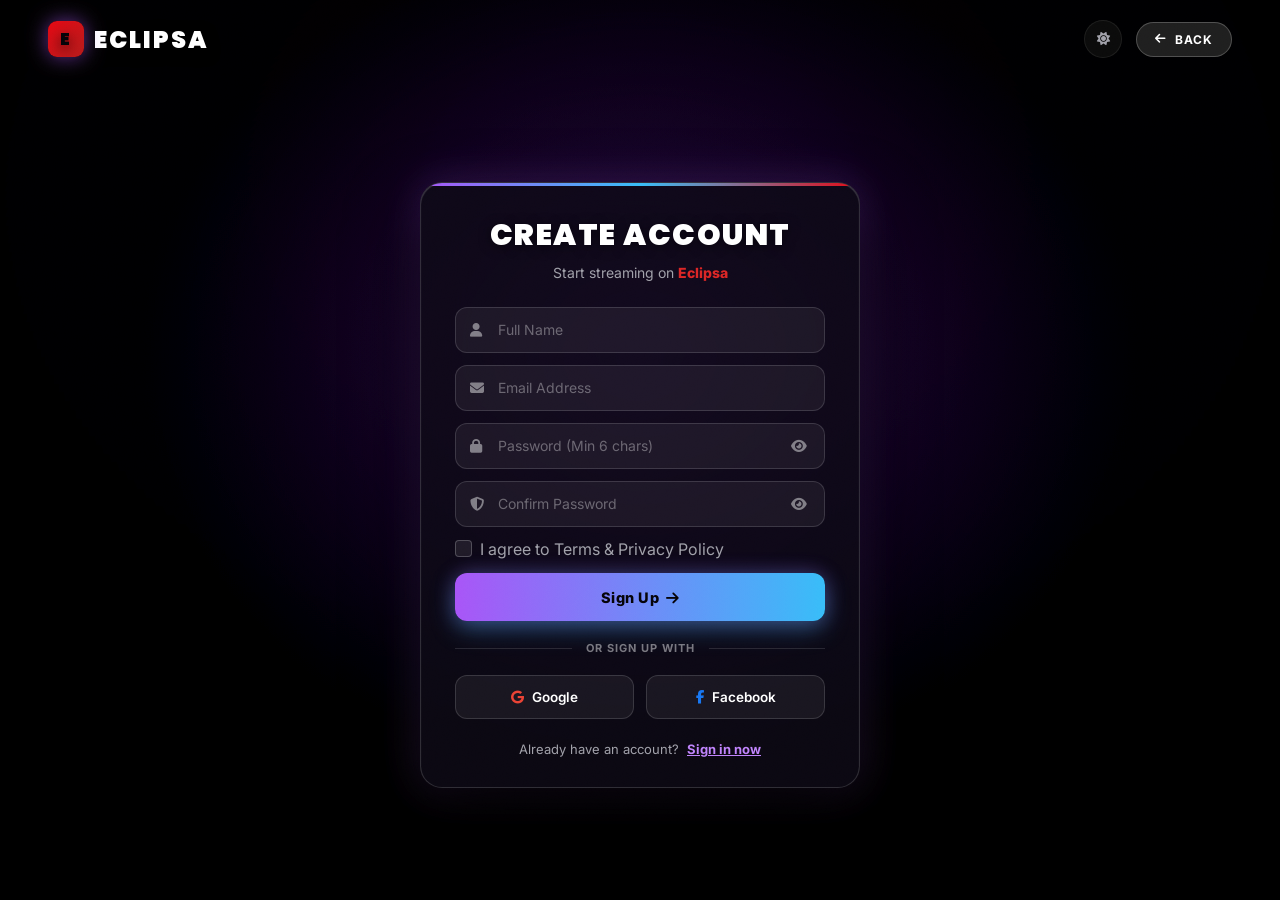
==== anime.html @ 53caf072 "Add files via upload" ====
<!DOCTYPE html>
<html lang="en">
<head>
  <meta charset="UTF-8">
  <meta name="viewport" content="width=device-width, initial-scale=1.0">
  <title>Anime — Eclipsa Streaming</title>
  <link rel="stylesheet" href="style.css">
  <link rel="stylesheet" href="https://cdnjs.cloudflare.com/ajax/libs/font-awesome/6.5.1/css/all.min.css">
  <script>try { const user = JSON.parse(localStorage.getItem('eclipsa_user') || 'null'); if (!user || !user.loggedIn) window.location.replace('signup.html'); } catch (error) { window.location.replace('signup.html'); }</script>
</head>
<body class="movies-page anime-page">
  <div class="ambient" aria-hidden="true"><div class="blob b1"></div><div class="blob b2"></div><div class="blob b3"></div><div class="blob b4"></div><div class="grid-mesh"></div></div>
  <header class="navbar" id="navbar">
    <a href="index.html" class="brand"><span class="mark">E</span>ECLIPSA</a>
    <nav class="nav-links"><a href="index.html">Home</a><a href="movies.html">Movies</a><a href="series.html">Series</a><a href="anime.html" class="active">Anime</a></nav>
    <div class="nav-actions"><button class="icon-btn theme-toggle" type="button" aria-label="Switch theme"><i class="fas fa-sun"></i></button><div class="user-menu-wrap" id="userMenuWrap"><a href="signup.html" class="nav-signin-link" id="navSignInLink"><i class="fas fa-user-plus"></i> <span>Sign Up</span></a><button class="avatar-btn" id="navAvatarBtn" title="Account Menu" style="display:none;" aria-expanded="false">U</button><div class="user-dropdown" id="userDropdown"><div class="user-dropdown-head"><div class="user-dropdown-name" id="userNameDisplay">User</div><div class="user-dropdown-email" id="userEmailDisplay">user@example.com</div></div><a href="index.html#watchlist"><i class="fas fa-heart"></i> My Watchlist</a><a href="index.html#settings"><i class="fas fa-sliders"></i> Account Settings</a><button type="button" class="signout-btn" id="signOutBtn"><i class="fas fa-right-from-bracket"></i> Sign Out</button></div></div><button class="icon-btn nav-toggle" aria-label="Menu"><i class="fas fa-bars"></i></button></div>
  </header>

  <section class="movies-hero anime-hero"><div class="movies-hero-content"><span class="eyebrow">Stories Beyond Imagination</span><h1>Enter your next <span class="grad">anime world.</span></h1><p>Discover legendary adventures, unforgettable heroes, and beautifully animated stories.</p></div></section>

  <main>
    <section class="wrap movie-library-section"><div class="section-head"><div><span class="eyebrow">Start Here</span><h2>Fan Favourites</h2><p>Iconic shows that belong at the top of every watchlist.</p></div></div><div class="movie-five-grid">
      <article class="movie-card"><div class="card-media"><img src="Anime pictures/JUJUTSU KAISEN.jpg" alt="Jujutsu Kaisen"><div class="card-play"><i class="fas fa-play"></i></div></div><div class="card-info"><h5>Jujutsu Kaisen</h5><div class="card-tags">Action · Supernatural</div></div></article>
      <article class="movie-card"><div class="card-media"><img src="Anime pictures/11 Weirdest Devil Fruits In One Piece, Even Oda Might Not Remember Them.jpg" alt="One Piece"><div class="card-play"><i class="fas fa-play"></i></div></div><div class="card-info"><h5>One Piece</h5><div class="card-tags">Adventure · Fantasy</div></div></article>
      <article class="movie-card"><div class="card-media"><img src="Anime pictures/download (3).jpg" alt="Demon Slayer"><div class="card-play"><i class="fas fa-play"></i></div></div><div class="card-info"><h5>Demon Slayer</h5><div class="card-tags">Action · Fantasy</div></div></article>
      <article class="movie-card"><div class="card-media"><img src="Anime pictures/Bluelock.jpg" alt="Blue Lock"><div class="card-play"><i class="fas fa-play"></i></div></div><div class="card-info"><h5>Blue Lock</h5><div class="card-tags">Sports · Drama</div></div></article>
      <article class="movie-card"><div class="card-media"><img src="Anime pictures/10 Coolest Dandadan Powers, Ranked.jpg" alt="Dandadan"><div class="card-play"><i class="fas fa-play"></i></div></div><div class="card-info"><h5>Dandadan</h5><div class="card-tags">Action · Supernatural</div></div></article>
    </div></section>

    <section class="wrap movie-library-section"><div class="section-head"><div><span class="eyebrow">Epic Quests</span><h2>Fantasy &amp; Adventure</h2><p>Travel across strange worlds where every journey holds a new legend.</p></div></div><div class="movie-five-grid">
      <article class="movie-card"><div class="card-media"><img src="Anime pictures/download (9).jpg" alt="Frieren: Beyond Journey's End"><div class="card-play"><i class="fas fa-play"></i></div></div><div class="card-info"><h5>Frieren</h5><div class="card-tags">Fantasy · Adventure</div></div></article>
      <article class="movie-card"><div class="card-media"><img src="Anime pictures/Lunar Realms - Your Gateway to Anime, Manga, Novels, and NSFW.jpg" alt="Solo Leveling"><div class="card-play"><i class="fas fa-play"></i></div></div><div class="card-info"><h5>Solo Leveling</h5><div class="card-tags">Action · Fantasy</div></div></article>
      <article class="movie-card"><div class="card-media"><img src="Anime pictures/KonoSuba.jpg" alt="KonoSuba"><div class="card-play"><i class="fas fa-play"></i></div></div><div class="card-info"><h5>KonoSuba</h5><div class="card-tags">Comedy · Fantasy</div></div></article>
      <article class="movie-card"><div class="card-media"><img src="Anime pictures/No Game No Life (2014).jpg" alt="No Game No Life"><div class="card-play"><i class="fas fa-play"></i></div></div><div class="card-info"><h5>No Game No Life</h5><div class="card-tags">Fantasy · Game</div></div></article>
      <article class="movie-card"><div class="card-media"><img src="Anime pictures/The Upcoming Best Fantasy Film Already Has 3 Perfect Seasons.jpg" alt="That Time I Got Reincarnated as a Slime"><div class="card-play"><i class="fas fa-play"></i></div></div><div class="card-info"><h5>That Time I Got Reincarnated as a Slime</h5><div class="card-tags">Fantasy · Adventure</div></div></article>
    </div></section>

    <section class="wrap movie-library-section"><div class="section-head"><div><span class="eyebrow">Hidden Truths</span><h2>Thriller &amp; Mystery</h2><p>High-stakes stories full of secrets, suspense, and shocking turns.</p></div></div><div class="movie-five-grid">
      <article class="movie-card"><div class="card-media"><img src="Anime pictures/Amazon_com_ Death Note Poster Light Yagami Merch Anime Cool Wall Art Print Poster 12x18_ Posters & Prints.jpg" alt="Death Note"><div class="card-play"><i class="fas fa-play"></i></div></div><div class="card-info"><h5>Death Note</h5><div class="card-tags">Mystery · Thriller</div></div></article>
      <article class="movie-card"><div class="card-media"><img src="Anime pictures/evangelion.jpg" alt="Neon Genesis Evangelion"><div class="card-play"><i class="fas fa-play"></i></div></div><div class="card-info"><h5>Neon Genesis Evangelion</h5><div class="card-tags">Sci-Fi · Drama</div></div></article>
      <article class="movie-card"><div class="card-media"><img src="Anime pictures/download (10).jpg" alt="Berserk"><div class="card-play"><i class="fas fa-play"></i></div></div><div class="card-info"><h5>Berserk</h5><div class="card-tags">Dark Fantasy · Drama</div></div></article>
      <article class="movie-card"><div class="card-media"><img src="Anime pictures/Class room.jpg" alt="Assassination Classroom"><div class="card-play"><i class="fas fa-play"></i></div></div><div class="card-info"><h5>Assassination Classroom</h5><div class="card-tags">Comedy · Action</div></div></article>
      <article class="movie-card"><div class="card-media"><img src="Anime pictures/TOKYO REVENGERS 2.jpg" alt="Tokyo Revengers"><div class="card-play"><i class="fas fa-play"></i></div></div><div class="card-info"><h5>Tokyo Revengers</h5><div class="card-tags">Action · Drama</div></div></article>
    </div></section>

    <section class="wrap movie-library-section"><div class="section-head"><div><span class="eyebrow">Timeless Classics</span><h2>Anime Legends</h2><p>Beloved series that have shaped generations of anime fans.</p></div></div><div class="movie-five-grid">
      <article class="movie-card"><div class="card-media"><img src="Anime pictures/Naruto Shippuden Naruto Sakura Kakashi Poster.jpg" alt="Naruto Shippuden"><div class="card-play"><i class="fas fa-play"></i></div></div><div class="card-info"><h5>Naruto Shippuden</h5><div class="card-tags">Action · Adventure</div></div></article>
      <article class="movie-card"><div class="card-media"><img src="Anime pictures/download (4).jpg" alt="Bleach"><div class="card-play"><i class="fas fa-play"></i></div></div><div class="card-info"><h5>Bleach</h5><div class="card-tags">Action · Supernatural</div></div></article>
      <article class="movie-card"><div class="card-media"><img src="Anime pictures/Fullmetal Alchemist Brotherhood Anime Wallpaper _ Edward & Alphonse Elric Epic Art.jpg" alt="Fullmetal Alchemist Brotherhood"><div class="card-play"><i class="fas fa-play"></i></div></div><div class="card-info"><h5>Fullmetal Alchemist: Brotherhood</h5><div class="card-tags">Adventure · Fantasy</div></div></article>
      <article class="movie-card"><div class="card-media"><img src="Anime pictures/Sword Art Online de 2012.jpg" alt="Sword Art Online"><div class="card-play"><i class="fas fa-play"></i></div></div><div class="card-info"><h5>Sword Art Online</h5><div class="card-tags">Adventure · Romance</div></div></article>
      <article class="movie-card"><div class="card-media"><img src="Anime pictures/fire force.jpg" alt="Fire Force"><div class="card-play"><i class="fas fa-play"></i></div></div><div class="card-info"><h5>Fire Force</h5><div class="card-tags">Action · Sci-Fi</div></div></article>
    </div></section>

    <section class="wrap movie-library-section"><div class="section-head"><div><span class="eyebrow">Warm &amp; Wonderful</span><h2>Comedy &amp; Slice of Life</h2><p>Comforting, hilarious, and heartfelt stories for every mood.</p></div></div><div class="movie-five-grid">
      <article class="movie-card"><div class="card-media"><img src="Anime pictures/Spy x Family Season 3.jpg" alt="Spy x Family"><div class="card-play"><i class="fas fa-play"></i></div></div><div class="card-info"><h5>Spy × Family</h5><div class="card-tags">Comedy · Family</div></div></article>
      <article class="movie-card"><div class="card-media"><img src="Anime pictures/download (7).jpg" alt="The Disastrous Life of Saiki K."><div class="card-play"><i class="fas fa-play"></i></div></div><div class="card-info"><h5>The Disastrous Life of Saiki K.</h5><div class="card-tags">Comedy · Slice of Life</div></div></article>
      <article class="movie-card"><div class="card-media"><img src="Anime pictures/download (8).jpg" alt="Pokémon"><div class="card-play"><i class="fas fa-play"></i></div></div><div class="card-info"><h5>Pokémon</h5><div class="card-tags">Adventure · Family</div></div></article>
      <article class="movie-card"><div class="card-media"><img src="Anime pictures/_The Apothecary Diaries_.jpg" alt="The Apothecary Diaries"><div class="card-play"><i class="fas fa-play"></i></div></div><div class="card-info"><h5>The Apothecary Diaries</h5><div class="card-tags">Mystery · Historical</div></div></article>
      <article class="movie-card"><div class="card-media"><img src="Anime pictures/download.jpg" alt="A Silent Voice"><div class="card-play"><i class="fas fa-play"></i></div></div><div class="card-info"><h5>A Silent Voice</h5><div class="card-tags">Drama · Romance</div></div></article>
    </div></section>
  </main>
  <footer class="site-footer"><div class="footer-bottom"><span>© 2026 Eclipsa — All rights reserved.</span><span>Stream Cinema. Feel Everything.</span></div></footer>
  <script src="catalog.js"></script>
</body>
</html>
---- style.css ----
/* =========================================================
   ECLIPSA — Cinematic Streaming Redesign
   Design tokens
   ========================================================= */
@import url('https://fonts.googleapis.com/css2?family=Poppins:wght@300;400;500;600;700;800;900&family=Inter:wght@300;400;500;600;700&display=swap');

:root{
  /* Premium OTT Streaming Platform Palette (Cinematic Obsidian & Red) */
  --bg:            #07070a;
  --bg-elev:       #111017;
  --violet:        #e50914;      /* Premium OTT Crimson Red */
  --violet-deep:   #991b1b;      /* Deep Ruby */
  --neon-blue:     #e50914;      /* Red Highlight Accent */
  --pink:          #dc2626;      /* Vivid Crimson */
  --ink:           #f5f5f7;
  --ink-dim:       #a1a1aa;
  --ink-faint:     #71717a;
  --line:          rgba(255,255,255,0.08);
  --glass:         rgba(255,255,255,0.045);
  --glass-strong:  rgba(255,255,255,0.08);

  /* gradients */
  --grad-aurora:   linear-gradient(135deg, #e50914 0%, #b91c1c 100%);
  --grad-text:     linear-gradient(90deg, #ffffff 0%, #e2e8f0 100%);

  /* type */
  --font-display: 'Poppins', 'Clash Display', sans-serif;
  --font-body: 'Inter', sans-serif;

  /* layout */
  --maxw: 1440px;
  --radius-lg: 28px;
  --radius-md: 18px;
  --radius-sm: 10px;

  /* motion */
  --ease-out: cubic-bezier(.16,1,.3,1);
  --ease-soft: cubic-bezier(.22,.61,.36,1);
}

@media (prefers-reduced-motion: reduce){
  *, *::before, *::after{ animation-duration: .001ms !important; animation-iteration-count: 1 !important; transition-duration: .001ms !important; scroll-behavior: auto !important; }
}

*{ margin:0; padding:0; box-sizing:border-box; }

html{ scroll-behavior: smooth; }

body{
  background: var(--bg);
  color: var(--ink);
  font-family: var(--font-body);
  overflow-x: hidden;
  position: relative;
}

/* subtle film-grain noise over the whole page */
body::before{
  content:"";
  position: fixed; inset:0;
  z-index: 3000;
  pointer-events: none;
  opacity: .035;
  mix-blend-mode: overlay;
  background-image: url("data:image/svg+xml;utf8,<svg xmlns='http://www.w3.org/2000/svg' width='120' height='120'><filter id='n'><feTurbulence type='fractalNoise' baseFrequency='0.9' numOctaves='2' stitchTiles='stitch'/></filter><rect width='100%25' height='100%25' filter='url(%23n)'/></svg>");
}

img{ max-width:100%; display:block; }
a{ color: inherit; }
ul{ list-style:none; }
button, input{ font-family: inherit; }

.eyebrow{
  display:inline-flex; align-items:center; gap:10px;
  font-size: 11px; font-weight: 700; letter-spacing: 3px; text-transform: uppercase;
  color: var(--violet);
}
.eyebrow::before{
  content:""; width:22px; height:1px; background: var(--grad-aurora);
}

.section-head{
  display:flex; align-items:flex-end; justify-content:space-between; gap:24px;
  margin-bottom: 24px; flex-wrap: wrap;
}
.section-head h2{
  font-family: var(--font-display);
  font-weight: 700;
  font-size: clamp(24px, 3vw, 34px);
  letter-spacing: .5px;
  margin-top: 4px;
}
.section-head p{ color: var(--ink-dim); font-size: 14px; max-width: 460px; }

.wrap{ max-width: var(--maxw); margin: 0 auto; padding: 0 5%; }

/* =========================================================
   Ambient background system (aurora blobs + mesh + particles)
   ========================================================= */
.ambient{
  position: fixed; inset:0; z-index:-2; overflow:hidden; background: var(--bg);
}
.ambient .blob{
  position:absolute; border-radius:50%; filter: blur(110px); opacity:.2;
  will-change: transform;
}
.ambient .blob.b1{ width:640px; height:640px; top:-220px; left:-160px; background: #1f0b12; animation: drift1 26s ease-in-out infinite; }
.ambient .blob.b2{ width:520px; height:520px; top:20%; right:-180px; background: #12141c; opacity:.15; animation: drift2 32s ease-in-out infinite; }
.ambient .blob.b3{ width:560px; height:560px; bottom:-240px; left:20%; background: #18101a; opacity:.15; animation: drift3 30s ease-in-out infinite; }
.ambient .blob.b4{ width:420px; height:420px; bottom:10%; right:8%; background: #240c10; opacity:.12; animation: drift1 22s ease-in-out infinite reverse; }

@keyframes drift1{ 0%,100%{ transform: translate(0,0) scale(1);} 50%{ transform: translate(60px,40px) scale(1.12);} }
@keyframes drift2{ 0%,100%{ transform: translate(0,0) scale(1);} 50%{ transform: translate(-70px,50px) scale(1.08);} }
@keyframes drift3{ 0%,100%{ transform: translate(0,0) scale(1);} 50%{ transform: translate(40px,-60px) scale(1.1);} }

.ambient .grid-mesh{
  position:absolute; inset:0;
  background-image:
    linear-gradient(rgba(255,255,255,.035) 1px, transparent 1px),
    linear-gradient(90deg, rgba(255,255,255,.035) 1px, transparent 1px);
  background-size: 64px 64px;
  mask-image: radial-gradient(ellipse 80% 60% at 50% 0%, #000 20%, transparent 75%);
  opacity: .5;
}

/* =========================================================
   Navbar
   ========================================================= */
.navbar{
  position: fixed; top:0; left:0; right:0; z-index: 900;
  display:flex; align-items:center; justify-content:space-between;
  padding: 13px 5%;
  transition: background .4s var(--ease-out), padding .4s var(--ease-out), border-color .4s var(--ease-out), box-shadow .4s var(--ease-out);
  border-bottom: 1px solid transparent;
  background: rgba(7,7,10,.45);
  backdrop-filter: blur(10px);
  -webkit-backdrop-filter: blur(10px);
}
.navbar.scrolled{
  padding: 10px 5%;
  background: rgba(7,7,10,.88);
  backdrop-filter: blur(18px) saturate(140%);
  -webkit-backdrop-filter: blur(18px) saturate(140%);
  border-bottom: 1px solid var(--line);
  box-shadow: 0 10px 40px rgba(0,0,0,.45);
}

.brand{
  display:flex; align-items:center; gap:12px;
  font-family: var(--font-display); font-weight: 800; letter-spacing: 2px; font-size: 19px;
  text-decoration:none;
}
.brand .mark{
  width:34px; height:34px; border-radius:9px;
  background: linear-gradient(135deg, #e50914 0%, #991b1b 100%);
  display:flex; align-items:center; justify-content:center;
  color:#ffffff; font-weight:900; font-size:15px;
  box-shadow: 0 0 20px rgba(229,9,20,.5);
  transform: rotate(0deg);
  transition: transform .5s var(--ease-out);
}
.brand:hover .mark{ transform: rotate(20deg); }
.brand span.divider{ color: var(--violet); font-weight:300; }

.nav-links{
  display:flex; align-items:center; gap: 44px;
}
.nav-links a{
  position: relative;
  text-decoration:none; color: var(--ink-dim);
  font-size: 12.5px; font-weight: 600; letter-spacing: 1.5px; text-transform: uppercase;
  padding-bottom: 6px;
  transition: color .3s ease;
}
.nav-links a::after{
  content:""; position:absolute; left:0; bottom:0; width:0; height:2px;
  background: #e50914; border-radius:2px;
  transition: width .35s var(--ease-out);
}
.nav-links a:hover, .nav-links a.active{ color: var(--ink); }
.nav-links a:hover::after, .nav-links a.active::after{ width:100%; }

.nav-actions{ display:flex; align-items:center; gap:18px; }

.icon-btn{
  width:38px; height:38px; border-radius:50%;
  display:flex; align-items:center; justify-content:center;
  background: var(--glass); border:1px solid var(--line); color: var(--ink-dim);
  cursor:pointer; transition: all .3s ease; text-decoration:none; position: relative;
}
.icon-btn:hover{ color:#fff; border-color: var(--violet); box-shadow: 0 0 16px rgba(229,9,20,.45); transform: translateY(-2px); }
.icon-btn .ping{
  position:absolute; top:-2px; right:-2px; width:9px; height:9px; border-radius:50%;
  background: #e50914; box-shadow: 0 0 8px #e50914;
  animation: pulse-dot 1.8s ease-in-out infinite;
}
@keyframes pulse-dot{ 0%,100%{ transform:scale(1); opacity:1;} 50%{ transform:scale(1.3); opacity:.6;} }

.search-pill{
  display:flex; align-items:center; gap:8px;
  background: var(--glass); border:1px solid var(--line); border-radius:22px; padding:8px 14px;
  transition: all .3s ease;
}
.search-pill:focus-within{ border-color: var(--violet); box-shadow: 0 0 18px rgba(229,9,20,.35); }
.search-pill input{
  background:transparent; border:none; outline:none; color:#fff; width:110px; font-size:12.5px;
  transition: width .3s ease;
}
.search-pill input:focus{ width:170px; }
.search-pill input::placeholder{ color: var(--ink-faint); }
.search-pill button{ background:none; border:none; color: var(--ink-dim); cursor:pointer; }

.search-wrap{ position: relative; display: flex; align-items: center; }

.search-results-dropdown{
  position: absolute; top: calc(100% + 12px); right: 0; width: 380px;
  max-height: 480px; background: rgba(18, 16, 25, 0.96);
  border: 1px solid rgba(229, 9, 20, 0.35); border-radius: 18px; padding: 12px;
  box-shadow: 0 20px 50px rgba(0,0,0,0.85), 0 0 30px rgba(229,9,20,0.22);
  backdrop-filter: blur(20px); -webkit-backdrop-filter: blur(20px);
  display: none; flex-direction: column; gap: 4px; overflow-y: auto; z-index: 1000;
  animation: searchDropdownFade .25s var(--ease-out);
}
.search-results-dropdown.is-open{ display: flex; }

@keyframes searchDropdownFade {
  from { opacity: 0; transform: translateY(-8px); }
  to { opacity: 1; transform: translateY(0); }
}

.search-results-header{
  display: flex; align-items: center; justify-content: space-between;
  padding: 6px 8px 10px; border-bottom: 1px solid var(--line); margin-bottom: 4px;
  font-size: 11px; font-weight: 800; letter-spacing: 1.2px; text-transform: uppercase;
  color: var(--ink-dim);
}
.search-results-header .count{ color: var(--neon-blue); font-weight: 900; }

.search-item{
  display: flex; align-items: center; gap: 12px; padding: 8px 10px;
  border-radius: 10px; text-decoration: none; color: var(--ink);
  transition: background .2s ease, transform .2s ease; cursor: pointer;
  background: transparent; border: none; width: 100%; text-align: left;
}
.search-item:hover{
  background: rgba(168, 85, 247, 0.18); transform: translateX(3px);
}

.search-item-thumb{
  width: 62px; height: 36px; border-radius: 6px; object-fit: cover;
  flex-shrink: 0; background: #0d0a16; border: 1px solid var(--line);
}

.search-item-info{ flex: 1; min-width: 0; }
.search-item-title{
  font-size: 13.5px; font-weight: 700; color: #fff;
  white-space: nowrap; overflow: hidden; text-overflow: ellipsis; margin-bottom: 2px;
}
.search-item-meta{
  font-size: 11px; color: var(--ink-dim); display: flex; align-items: center; gap: 6px;
}
.search-item-meta .rating{ color: #f59e0b; font-weight: 700; }
.search-item-meta .sep{ opacity: 0.4; }

.search-no-results{
  padding: 24px 16px; text-align: center; color: var(--ink-dim); font-size: 13px;
  line-height: 1.5;
}
.search-no-results i{
  font-size: 24px; color: var(--violet); margin-bottom: 8px; display: block;
}

body.light-theme .search-results-dropdown{
  background: rgba(251, 250, 248, 0.97); border-color: rgba(119, 86, 166, 0.25);
  box-shadow: 0 20px 50px rgba(40, 31, 47, 0.15);
}
body.light-theme .search-item-title{ color: var(--ink); }
body.light-theme .search-item:hover{ background: rgba(119, 86, 166, 0.12); }

.movie-card.search-highlight{
  animation: cardPulseGlow 1.8s ease;
  box-shadow: 0 0 0 2px var(--violet), 0 0 25px rgba(168,85,247,0.6) !important;
}
@keyframes cardPulseGlow {
  0% { transform: scale(1); }
  50% { transform: scale(1.04); }
  100% { transform: scale(1); }
}

.nav-watchlist-count{
  display: inline-flex; align-items: center; justify-content: center;
  min-width: 18px; height: 18px; padding: 0 5px; border-radius: 9px;
  background: var(--violet); color: #fff; font-size: 10px; font-weight: 900;
  margin-left: 4px; vertical-align: middle;
  box-shadow: 0 0 10px rgba(229,9,20,0.5);
}

/* Sticky Genre Filter Bar */
.filter-bar-wrap{
  position: sticky; top: 64px; z-index: 90;
  background: rgba(7, 7, 10, 0.92); border-bottom: 1px solid var(--line);
  padding: 12px 0; backdrop-filter: blur(16px); -webkit-backdrop-filter: blur(16px);
  transition: background .3s ease;
}
.filter-bar{
  display: flex; align-items: center; gap: 10px; overflow-x: auto;
  scrollbar-width: none; -ms-overflow-style: none; padding: 2px 0;
}
.filter-bar::-webkit-scrollbar{ display: none; }

.filter-pill{
  display: inline-flex; align-items: center; gap: 7px; flex: none;
  font-size: 12px; font-weight: 700; letter-spacing: .5px;
  color: var(--ink-dim); background: var(--glass); border: 1px solid var(--line);
  padding: 8px 16px; border-radius: 20px; cursor: pointer;
  transition: all .25s var(--ease-out); text-decoration: none; white-space: nowrap;
}
.filter-pill:hover{
  color: #fff; border-color: rgba(229,9,20,0.4); background: var(--glass-strong);
  transform: translateY(-2px);
}
.filter-pill.is-active{
  color: #ffffff; background: linear-gradient(135deg, #e50914 0%, #b91c1c 100%);
  border-color: transparent; box-shadow: 0 0 18px rgba(229,9,20,0.45); font-weight: 900;
}
.filter-pill i{ font-size: 11px; }

body.light-theme .filter-bar-wrap{
  background: rgba(251, 250, 248, 0.94); border-bottom-color: rgba(43, 35, 51, 0.12);
}
body.light-theme .filter-pill{
  color: var(--ink); background: rgba(55,42,62,0.08); border-color: rgba(43,35,51,0.14);
}
body.light-theme .filter-pill.is-active{
  color: #fff; background: linear-gradient(135deg, #e50914 0%, #b91c1c 100%);
}

/* Card Bookmark Button */
.card-bookmark-btn{
  position: absolute; top: 10px; right: 10px; z-index: 5;
  width: 32px; height: 32px; border-radius: 50%;
  background: rgba(5, 3, 8, 0.65); border: 1px solid rgba(255, 255, 255, 0.25);
  color: #fff; display: flex; align-items: center; justify-content: center;
  font-size: 12px; cursor: pointer; backdrop-filter: blur(6px);
  transition: all .25s var(--ease-out);
}
.card-bookmark-btn:hover{
  background: var(--violet); border-color: var(--violet);
  transform: scale(1.12); box-shadow: 0 0 14px rgba(229,9,20,0.6);
}
.card-bookmark-btn.is-bookmarked{
  background: var(--violet); border-color: var(--violet); color: #fff;
  box-shadow: 0 0 14px rgba(229,9,20,0.6);
}

/* Watchlist Drawer */
.watchlist-drawer-overlay{
  position: fixed; inset: 0; z-index: 1500;
  background: rgba(5, 3, 8, 0.75); backdrop-filter: blur(8px);
  opacity: 0; pointer-events: none; transition: opacity .35s ease;
}
.watchlist-drawer-overlay.is-open{
  opacity: 1; pointer-events: auto;
}

.watchlist-drawer{
  position: fixed; top: 0; right: 0; bottom: 0; z-index: 1550;
  width: 100%; max-width: 420px; background: #0e0d14;
  border-left: 1px solid rgba(229, 9, 20, 0.3);
  box-shadow: -20px 0 60px rgba(0,0,0,0.85);
  display: flex; flex-direction: column;
  transform: translateX(100%); transition: transform .35s var(--ease-out);
}
.watchlist-drawer.is-open{
  transform: translateX(0);
}

.watchlist-header{
  display: flex; align-items: center; justify-content: space-between;
  padding: 22px 24px; border-bottom: 1px solid var(--line);
}
.watchlist-title-wrap{
  display: flex; align-items: center; gap: 10px;
}
.watchlist-title-wrap h3{
  font-family: var(--font-display); font-size: 18px; font-weight: 800; color: #fff;
}
.watchlist-count-pill{
  font-size: 11px; font-weight: 800; padding: 3px 10px; border-radius: 12px;
  background: rgba(229,9,20,0.18); color: var(--violet); border: 1px solid rgba(229,9,20,0.3);
}

.watchlist-close-btn{
  background: transparent; border: none; color: var(--ink-dim);
  font-size: 18px; cursor: pointer; padding: 6px; transition: color .2s ease;
}
.watchlist-close-btn:hover{ color: #fff; }

.watchlist-body{
  flex: 1; overflow-y: auto; padding: 18px 20px;
  display: flex; flex-direction: column; gap: 12px;
}

.watchlist-item{
  display: flex; align-items: center; gap: 12px; padding: 10px;
  background: rgba(255,255,255,0.04); border: 1px solid var(--line);
  border-radius: 14px; transition: all .25s ease;
}
.watchlist-item:hover{
  background: rgba(255,255,255,0.08); border-color: rgba(229,9,20,0.3);
}

.watchlist-item-thumb{
  width: 80px; height: 46px; border-radius: 8px; object-fit: cover;
  flex-shrink: 0; background: #0d0a16; border: 1px solid var(--line);
}

.watchlist-item-info{ flex: 1; min-width: 0; }
.watchlist-item-title{
  font-size: 13.5px; font-weight: 700; color: #fff;
  white-space: nowrap; overflow: hidden; text-overflow: ellipsis; margin-bottom: 2px;
}
.watchlist-item-meta{
  font-size: 11px; color: var(--ink-dim); display: flex; align-items: center; gap: 6px;
}
.watchlist-item-meta .rating{ color: #f59e0b; font-weight: 700; }

.watchlist-item-actions{
  display: flex; align-items: center; gap: 6px;
}
.watchlist-btn-play{
  width: 32px; height: 32px; border-radius: 50%; background: linear-gradient(135deg, #e50914 0%, #b91c1c 100%);
  border: none; color: #ffffff; display: flex; align-items: center; justify-content: center;
  font-size: 11px; cursor: pointer; transition: transform .2s ease;
}
.watchlist-btn-play:hover{ transform: scale(1.1); }

.watchlist-btn-remove{
  width: 32px; height: 32px; border-radius: 50%; background: rgba(239,68,68,0.12);
  border: 1px solid rgba(239,68,68,0.25); color: #f87171; display: flex;
  align-items: center; justify-content: center; font-size: 12px; cursor: pointer;
  transition: all .25s ease;
}
.watchlist-btn-remove:hover{ background: rgba(239,68,68,0.25); color: #fff; }

.watchlist-empty{
  text-align: center; padding: 60px 20px; color: var(--ink-dim);
}
.watchlist-empty i{
  font-size: 38px; color: var(--violet); margin-bottom: 14px; display: block; opacity: .7;
}
.watchlist-empty h4{
  font-family: var(--font-display); font-size: 17px; font-weight: 700; color: #fff; margin-bottom: 6px;
}
.watchlist-empty p{ font-size: 12.5px; line-height: 1.5; max-width: 260px; margin: 0 auto; }

body.light-theme .watchlist-drawer{
  background: #fbfaf8; border-left-color: rgba(119,86,166,0.25);
  box-shadow: -20px 0 60px rgba(40,31,47,0.15);
}
body.light-theme .watchlist-title-wrap h3,
body.light-theme .watchlist-item-title,
body.light-theme .watchlist-empty h4{ color: var(--ink); }
body.light-theme .watchlist-item{ background: rgba(55,42,62,0.06); border-color: rgba(43,35,51,0.12); }

/* Global Toast */
.global-toast{
  position: fixed; bottom: 28px; left: 28px; z-index: 2000;
  display: flex; align-items: center; gap: 10px;
  background: #140f22; border: 1px solid rgba(168, 85, 247, 0.4);
  color: #fff; padding: 12px 20px; border-radius: 14px;
  font-size: 13px; font-weight: 600;
  box-shadow: 0 16px 40px rgba(0,0,0,0.6), 0 0 20px rgba(168,85,247,0.25);
  transform: translateY(80px); opacity: 0;
  transition: transform .35s var(--ease-out), opacity .35s ease;
  pointer-events: none;
}
.global-toast.show{ transform: translateY(0); opacity: 1; }
.global-toast i{ color: var(--violet); font-size: 15px; }

body.light-theme .global-toast{
  background: #ffffff; border-color: rgba(119,86,166,0.3); color: var(--ink);
  box-shadow: 0 16px 40px rgba(40,31,47,0.15);
}

.avatar-btn{
  width:38px; height:38px; border-radius:50%;
  background: var(--grad-aurora); display:flex; align-items:center; justify-content:center;
  font-family: var(--font-display); font-weight:800; font-size:13px; color:#050308;
  cursor:pointer; box-shadow: 0 0 14px rgba(168,85,247,.4); text-decoration:none;
}
.avatar-btn:hover{ transform: scale(1.06); box-shadow: 0 0 20px rgba(168,85,247,.6); }

.nav-signin-link{
  display:inline-flex; align-items:center; gap:7px;
  font-size: 12px; font-weight: 700; letter-spacing: .6px; text-transform: uppercase;
  color:#fff; background: var(--glass); border: 1px solid var(--line);
  padding: 8px 16px; border-radius: 20px; text-decoration: none;
  transition: all .25s ease; backdrop-filter: blur(8px);
}
.nav-signin-link:hover{
  background: var(--grad-aurora); color:#050308; border-color: transparent;
  box-shadow: 0 0 16px rgba(168,85,247,.45); transform: translateY(-2px);
}

.user-menu-wrap{ position: relative; display: flex; align-items: center; }
.user-dropdown{
  position: absolute; top: calc(100% + 12px); right: 0; width: 220px;
  background: rgba(13, 10, 22, 0.95); border: 1px solid rgba(168,85,247,0.3);
  border-radius: 16px; padding: 14px; box-shadow: 0 16px 40px rgba(0,0,0,0.7);
  backdrop-filter: blur(16px); display: none; flex-direction: column; gap: 4px; z-index: 100;
}
.user-dropdown.is-open{ display: flex; }
.user-dropdown-head{ border-bottom: 1px solid var(--line); padding-bottom: 8px; margin-bottom: 4px; }
.user-dropdown-name{ font-size: 13px; font-weight: 700; color: #fff; }
.user-dropdown-email{ font-size: 11px; color: var(--ink-dim); overflow: hidden; text-overflow: ellipsis; white-space: nowrap; }
.user-dropdown a, .user-dropdown button{
  display: flex; align-items: center; gap: 8px; font-size: 12.5px; font-weight: 600;
  color: var(--ink); text-decoration: none; padding: 8px 10px; border-radius: 8px;
  background: transparent; border: none; cursor: pointer; transition: background .2s, color .2s;
  width: 100%; text-align: left;
}
.user-dropdown a:hover, .user-dropdown button:hover{
  background: rgba(168,85,247,0.15); color: #fff;
}
.user-dropdown button.signout-btn{ color: #f87171; }
.user-dropdown button.signout-btn:hover{ background: rgba(239,68,68,0.15); color: #fca5a5; }

body.light-theme .nav-signin-link{ color: var(--ink); background: rgba(255,255,255,.7); border-color: rgba(43,35,51,.15); }
body.light-theme .nav-signin-link:hover{ color: #fff; }
body.light-theme .user-dropdown{ background: rgba(251,250,248,0.96); border-color: rgba(119,86,166,0.25); box-shadow: 0 16px 40px rgba(40,31,47,0.15); }
body.light-theme .user-dropdown-name{ color: var(--ink); }

.nav-toggle{ display:none; }

/* =========================================================
   Hero
   ========================================================= */
.hero{
  position: relative;
  min-height: 100vh;
  display:flex; flex-direction:column; justify-content:flex-end;
  padding: 0 5% 70px;
  overflow:hidden;
}
.hero-bg{
  position:absolute; inset:0; z-index:-1;
  background-image: linear-gradient(180deg, rgba(5,3,8,.35) 0%, rgba(5,3,8,.55) 55%, var(--bg) 100%),
                     linear-gradient(90deg, rgba(5,3,8,.9) 0%, rgba(5,3,8,.15) 55%, rgba(5,3,8,.75) 100%),
                     url('pictures/download.jpg');
  background-size: cover; background-position: center;
  animation: heroZoom 22s ease-in-out infinite alternate;
  transform-origin: center;
}
@keyframes heroZoom{ from{ transform: scale(1);} to{ transform: scale(1.09);} }

.hero-particles{ position:absolute; inset:0; z-index:0; pointer-events:none; }
.hero-particles span{
  position:absolute; bottom:-10px; border-radius:50%;
  background: rgba(255,255,255,.65);
  box-shadow: 0 0 8px rgba(168,85,247,.8);
  animation: floatUp linear infinite;
}
@keyframes floatUp{
  0%{ transform: translateY(0) translateX(0); opacity:0; }
  10%{ opacity:.9; }
  90%{ opacity:.5; }
  100%{ transform: translateY(-100vh) translateX(30px); opacity:0; }
}

.hero-content{ max-width: 650px; }

.hero-badges{ display:flex; gap:10px; flex-wrap:wrap; margin-bottom: 22px; }
.chip{
  font-size: 11px; font-weight:600; letter-spacing:1.5px; text-transform:uppercase;
  padding: 7px 14px; border-radius: 20px;
  background: var(--glass); border:1px solid var(--line); color: var(--ink-dim);
  backdrop-filter: blur(6px);
}

.hero h4{
  font-size:13px; letter-spacing:5px; font-weight:700; text-transform:uppercase;
  color: var(--violet); margin-bottom: 18px;
  display:flex; align-items:center; gap:10px;
}
.hero h4 .live-dot{ width:7px; height:7px; border-radius:50%; background: var(--pink); box-shadow:0 0 10px var(--pink); animation: pulse-dot 1.6s infinite; }

.hero h1{
  font-family: var(--font-display); font-weight: 800;
  font-size: clamp(40px, 6.4vw, 82px); line-height: 1.02; letter-spacing: -1px;
  margin-bottom: 22px;
}
.hero h1 .grad{
  background: var(--grad-text); -webkit-background-clip:text; background-clip:text; color:transparent;
  background-size: 200% auto; animation: shine 6s linear infinite;
}
@keyframes shine{ to{ background-position: 200% center; } }

.hero-meta{ display:flex; align-items:center; gap:18px; margin-bottom:20px; flex-wrap:wrap; color: var(--ink-dim); font-size:13.5px; font-weight:500; }
.hero-meta .rating{
  display:flex; align-items:center; gap:6px; color:#ffd166; font-weight:700;
}
.hero-meta .dot-sep{ width:4px; height:4px; border-radius:50%; background: var(--ink-faint); }

.hero p.desc{ color: var(--ink-dim); font-size:15.5px; line-height:1.75; max-width: 560px; margin-bottom: 32px; }

.hero-cta{ display:flex; align-items:center; gap:16px; flex-wrap:wrap; margin-bottom: 46px; }

.btn{
  position:relative; overflow:hidden;
  display:inline-flex; align-items:center; gap:10px;
  padding: 15px 30px; border-radius: 14px;
  font-size: 13px; font-weight:700; letter-spacing: 1px; text-transform:uppercase;
  text-decoration:none; cursor:pointer; border:none;
  transition: transform .3s var(--ease-out), box-shadow .3s var(--ease-out);
}
.btn:active{ transform: scale(.97); }
.btn-primary{
  color:#050308; background: var(--grad-aurora); background-size:200% auto;
  box-shadow: 0 8px 30px rgba(168,85,247,.4);
}
.btn-primary:hover{ background-position: right center; box-shadow: 0 10px 40px rgba(168,85,247,.65); transform: translateY(-3px); }
.btn-ghost{
  color:#fff; background: var(--glass); border:1px solid var(--line); backdrop-filter: blur(8px);
}
.btn-ghost:hover{ border-color:#fff; transform: translateY(-3px); background: var(--glass-strong); }
.btn-icon-circle{
  width:52px; height:52px; border-radius:50%; padding:0; justify-content:center;
  background: var(--glass); border:1px solid var(--line); color:#fff;
}
.btn-icon-circle:hover{ border-color: var(--pink); box-shadow: 0 0 20px rgba(244,114,182,.5); transform: translateY(-3px) scale(1.05); }

.btn .ripple{
  position:absolute; border-radius:50%; background: rgba(255,255,255,.5);
  transform: scale(0); animation: ripple .6s ease-out;
  pointer-events:none;
}
@keyframes ripple{ to{ transform: scale(3); opacity:0; } }

.hero-specs{ display:flex; gap:10px; flex-wrap:wrap; align-items:center; }
.spec-tag{
  display:inline-flex; align-items:center; gap:6px;
  font-size:11px; font-weight:700; letter-spacing:.6px; text-transform:uppercase;
  color:rgba(255,255,255,.82);
  background:rgba(255,255,255,.08);
  border:1px solid rgba(255,255,255,.16);
  padding:6px 12px; border-radius:8px;
  backdrop-filter:blur(8px);
}
.spec-tag i{ color:var(--violet); font-size:11px; }

.scroll-cue{
  position:absolute; bottom: 26px; left:50%; transform: translateX(-50%);
  display:flex; flex-direction:column; align-items:center; gap:8px;
  color: var(--ink-faint); font-size:10px; letter-spacing:3px; text-transform:uppercase;
}
.scroll-cue .line{ width:1px; height:34px; background: linear-gradient(var(--violet), transparent); animation: scrollLine 2s ease-in-out infinite; }
@keyframes scrollLine{ 0%{ transform: scaleY(0); transform-origin: top;} 50%{ transform: scaleY(1); transform-origin: top;} 51%{ transform-origin: bottom;} 100%{ transform: scaleY(0); transform-origin: bottom;} }

/* =========================================================
   Reveal-on-scroll (JS toggles .in-view)
   ========================================================= */
.reveal{ opacity:0; transform: translateY(36px); transition: opacity .8s var(--ease-out), transform .8s var(--ease-out); }
.reveal.in-view{ opacity:1; transform: translateY(0); }
.reveal-stagger > *{ opacity:0; transform: translateY(30px); transition: opacity .7s var(--ease-out), transform .7s var(--ease-out); }
.reveal-stagger.in-view > *{ opacity:1; transform: translateY(0); }
.reveal-stagger.in-view > *:nth-child(1){ transition-delay: .02s; }
.reveal-stagger.in-view > *:nth-child(2){ transition-delay: .09s; }
.reveal-stagger.in-view > *:nth-child(3){ transition-delay: .16s; }
.reveal-stagger.in-view > *:nth-child(4){ transition-delay: .23s; }
.reveal-stagger.in-view > *:nth-child(5){ transition-delay: .30s; }
.reveal-stagger.in-view > *:nth-child(6){ transition-delay: .37s; }

section{ position: relative; padding: 56px 0; }

/* =========================================================
   Rows (Trending / Top Picks / Continue / New Releases)
   ========================================================= */
.row-scroller{
  display:flex; gap:16px; overflow-x:auto; padding: 6px 5% 18px 5%; margin: 0 -5%;
  scroll-snap-type: x proximity;
  scroll-padding-left: 5%;
  scrollbar-width: none;
}
.row-scroller::-webkit-scrollbar{ display:none; }

.rail-btn{
  width:44px; height:44px; border-radius:50%; flex:none;
  background: var(--glass); border:1px solid var(--line); color:#fff;
  display:flex; align-items:center; justify-content:center; cursor:pointer;
  transition: all .3s ease;
}
.rail-btn:hover{ background: var(--grad-aurora); color:#050308; box-shadow: 0 0 18px rgba(168,85,247,.5); }
.section-head .rail-controls{ display:flex; gap:8px; }
.section-actions{ display:flex; align-items:center; gap:16px; }
.view-all-link{
  display:inline-flex; align-items:center; gap:6px;
  font-size:12.5px; font-weight:700; letter-spacing:.5px; text-transform:uppercase;
  color:var(--violet); text-decoration:none; transition:all .25s ease;
}
.view-all-link:hover{ color:#fff; transform:translateX(3px); }

.movie-card{
  position: relative;
  flex: none;
  width: 250px;
  display: flex;
  flex-direction: column;
  scroll-snap-align: start;
  cursor: pointer;
  background: transparent;
  border: none;
  text-decoration: none;
  transition: transform .35s var(--ease-out);
}
.movie-card:hover{
  transform: translateY(-4px);
}

.card-media{
  position: relative;
  width: 100%;
  aspect-ratio: 16/9;
  border-radius: var(--radius-md);
  overflow: hidden;
  background: #0d0a16;
  border: 1px solid var(--line);
  transition: transform .45s var(--ease-out), box-shadow .45s var(--ease-out), border-color .45s var(--ease-out);
}
.card-media img{
  width: 100%;
  height: 100%;
  object-fit: cover;
  display: block;
  transition: transform .6s var(--ease-out), filter .5s ease;
}
.card-media::after{
  content: "";
  position: absolute;
  inset: 0;
  background: linear-gradient(180deg, transparent 40%, rgba(5,3,8,.8) 100%);
  opacity: .35;
  transition: opacity .4s ease;
  pointer-events: none;
}
.movie-card:hover .card-media{
  box-shadow: 0 18px 40px rgba(0,0,0,.6), 0 0 0 1px rgba(229,9,20,.45), 0 0 24px rgba(229,9,20,.22);
  border-color: rgba(229,9,20,.5);
}
.movie-card:hover .card-media img{
  transform: scale(1.08);
  filter: brightness(.82);
}
.movie-card:hover .card-media::after{
  opacity: .85;
}

.card-badge{
  position: absolute;
  top: 10px;
  left: 10px;
  z-index: 3;
  font-size: 10px;
  font-weight: 800;
  letter-spacing: 1px;
  text-transform: uppercase;
  padding: 4px 9px;
  border-radius: 20px;
  color: #fff;
  background: linear-gradient(135deg, #e50914, #b91c1c);
  box-shadow: 0 4px 14px rgba(229,9,20,.4);
  pointer-events: none;
}
.card-badge.blue{ background: linear-gradient(135deg, #2563eb, #1d4ed8); box-shadow: 0 4px 14px rgba(37,99,235,.4); }
.card-badge.gold{ background: linear-gradient(135deg, #f59e0b, #d97706); box-shadow: 0 4px 14px rgba(245,158,11,.4); color: #ffffff; font-weight: 900; }
.card-badge.rank{ font-family: var(--font-display); font-size: 11px; font-weight: 900; letter-spacing: 1px; background: linear-gradient(135deg, #e50914, #991b1b); box-shadow: 0 4px 14px rgba(229,9,20,.45); }
.card-badge.live{ background: linear-gradient(90deg, #ef4444, #dc2626); box-shadow: 0 4px 14px rgba(239,68,68,.4); }

.card-play{
  position: absolute;
  top: 50%;
  left: 50%;
  transform: translate(-50%,-50%) scale(.6);
  width: 44px;
  height: 44px;
  border-radius: 50%;
  background: rgba(255,255,255,.16);
  backdrop-filter: blur(8px);
  border: 1px solid rgba(255,255,255,.45);
  display: flex;
  align-items: center;
  justify-content: center;
  color: #fff;
  font-size: 15px;
  opacity: 0;
  transition: all .35s var(--ease-out);
  z-index: 4;
  pointer-events: none;
}
.movie-card:hover .card-play{
  opacity: 1;
  transform: translate(-50%,-50%) scale(1);
}

.card-info{
  padding: 10px 2px 2px 2px;
  display: flex;
  flex-direction: column;
  gap: 4px;
  width: 100%;
  position: static;
  opacity: 1;
  transform: none;
}
.card-info h5{
  font-size: 14px;
  font-weight: 700;
  color: #fff;
  margin: 0;
  line-height: 1.35;
  letter-spacing: -0.2px;
  white-space: nowrap;
  overflow: hidden;
  text-overflow: ellipsis;
  transition: color .25s ease;
}
.movie-card:hover .card-info h5{
  color: #d8b4fe;
}
.card-info .card-tags{
  display: flex;
  align-items: center;
  gap: 5px;
  font-size: 11.5px;
  color: var(--ink-dim);
  line-height: 1.3;
  white-space: nowrap;
  overflow: hidden;
  text-overflow: ellipsis;
}
.card-info .card-tags span{
  display: inline-flex;
  align-items: center;
  gap: 4px;
  font-weight: 500;
}
.card-info .card-tags .star-rating{
  color: #f59e0b;
  font-weight: 700;
}
.card-info .card-tags .sep{
  opacity: .45;
  font-size: 8px;
  margin: 0 1px;
}

.card-progress{
  position:absolute; bottom:0; left:0; width:100%; height:4px; background: rgba(255,255,255,.18); z-index:3;
}
.card-progress i{ display:block; height:100%; background: var(--grad-aurora); }

/* New releases: portrait posters with reflection + tilt */
.poster-card{
  flex:none; width: 210px; scroll-snap-align:start; perspective: 900px;
}
.poster-card .tilt{
  position:relative; border-radius: var(--radius-md); overflow:hidden; aspect-ratio: 3/4;
  transition: transform .5s var(--ease-out), box-shadow .5s var(--ease-out);
  border: 1px solid var(--line); background:#0d0a16;
  transform-style: preserve-3d;
}
.poster-card:hover .tilt{
  transform: rotateY(8deg) rotateX(4deg) translateY(-8px) scale(1.03);
  box-shadow: -18px 26px 50px rgba(0,0,0,.55), 0 0 26px rgba(34,211,238,.25);
}
.poster-card img{ width:100%; height:100%; object-fit:cover; }
.poster-card .tilt::before{
  content:""; position:absolute; inset:0;
  background: linear-gradient(180deg, transparent 55%, rgba(5,3,8,.95));
}
.poster-card .tilt::after{
  content:""; position:absolute; inset:0;
  background: linear-gradient(120deg, rgba(255,255,255,.18), transparent 40%);
  opacity:0; transition: opacity .4s ease;
}
.poster-card:hover .tilt::after{ opacity:1; }
.poster-meta{ padding-top:12px; }
.poster-meta h5{ font-size:13.5px; font-weight:700; margin-bottom:3px; }
.poster-meta span{ font-size:11.5px; color: var(--ink-faint); }

/* Full movie library: keeps the existing poster treatment while adapting it to a browsable grid. */
.movie-gallery-grid{
  display:grid;
  grid-template-columns:repeat(auto-fill, minmax(150px, 1fr));
  gap:20px 16px;
}
.movie-gallery-grid .movie-card{ width:100%; }
.movie-gallery-grid .card-media{ aspect-ratio:2 / 3; }
.movie-gallery-grid .card-info h5{ white-space:normal; }
@media (max-width:640px){
  .movie-gallery-grid{ grid-template-columns:repeat(2, minmax(0, 1fr)); gap:18px 12px; }
}

/* Dedicated movie-library page: built from the same Eclipsa visual system. */
.movies-page{ min-height:100vh; }
.movies-hero{ position:relative; min-height:350px; display:flex; align-items:flex-end; padding:130px 5% 58px; overflow:hidden; background:linear-gradient(90deg, rgba(5,3,8,.96) 0%, rgba(5,3,8,.76) 43%, rgba(5,3,8,.2) 100%), url('Movies pictures/Dune_ Part Two.jpg') center 24% / cover; }
.series-hero{ background-image:linear-gradient(90deg, rgba(5,3,8,.96) 0%, rgba(5,3,8,.76) 43%, rgba(5,3,8,.2) 100%), url('Series pictures/Stranger Things 3 (2019).jpg'); }
.anime-hero{ background-image:linear-gradient(90deg, rgba(5,3,8,.96) 0%, rgba(5,3,8,.76) 43%, rgba(5,3,8,.2) 100%), url('Anime pictures/JUJUTSU KAISEN.jpg'); background-position:center 28%; }
.movies-hero::after{ content:""; position:absolute; inset:auto 0 0; height:160px; background:linear-gradient(transparent, var(--bg)); pointer-events:none; }
.movies-hero-content{ position:relative; z-index:1; max-width:610px; }
.movies-hero h1{ font-family:var(--font-display); font-size:clamp(42px, 6vw, 76px); line-height:.96; letter-spacing:-2px; margin:12px 0 16px; }
.movies-hero p{ max-width:520px; color:var(--ink-dim); line-height:1.65; }
.movie-library-section{ padding-top:34px; padding-bottom:28px; }
.movie-library-section .row-scroller{ padding-bottom:12px; }
.movie-library-section .movie-card{ width:192px; }
.movie-library-section .card-media{ aspect-ratio:2 / 3; }
.movie-library-section .card-info h5{ white-space:normal; }
.movie-five-grid{ display:grid; grid-template-columns:repeat(5, minmax(0, 1fr)); gap:18px; }
.movie-five-grid .movie-card{ width:100%; }
.movie-five-grid img[alt="Jurassic World Dominion"]{ content:url('Movies%20pictures/June%20%237.jpg'); }
@media (max-width:640px){ .movies-hero{ min-height:310px; padding:110px 5% 44px; background-position:center; } .movie-library-section .movie-card{ width:43vw; max-width:180px; } }
@media (max-width:900px){ .movie-five-grid{ grid-template-columns:repeat(3, minmax(0, 1fr)); } }
@media (max-width:640px){ .movie-five-grid{ grid-template-columns:repeat(2, minmax(0, 1fr)); gap:18px 12px; } .movie-five-grid .movie-card{ width:100%; max-width:none; } }

/* =========================================================
   Categories
   ========================================================= */
.category-grid{
  display:grid; grid-template-columns: repeat(5, 1fr); gap:18px;
}
.category-tile{
  position:relative; border-radius: var(--radius-md); overflow:hidden; height:130px;
  border: 1px solid var(--line); cursor:pointer;
  display:flex; align-items:flex-end; padding:16px;
  transition: transform .4s var(--ease-out), border-color .4s ease, box-shadow .4s ease;
}
.category-tile img{ position:absolute; inset:0; width:100%; height:100%; object-fit:cover; opacity:.55; transition: transform .6s ease, opacity .4s ease; }
.category-tile::before{
  content:""; position:absolute; inset:0;
  background: linear-gradient(160deg, rgba(168,85,247,.35), rgba(5,3,8,.85));
}
.category-tile span{ position:relative; z-index:2; font-family: var(--font-display); font-weight:700; font-size:15px; letter-spacing:.5px; }
.category-tile:hover{ transform: translateY(-6px); border-color: rgba(168,85,247,.6); box-shadow: 0 16px 34px rgba(0,0,0,.45); }
.category-tile:hover img{ transform: scale(1.12); opacity:.7; }

/* =========================================================
   Featured Collection (split)
   ========================================================= */
.featured-split{
  display:grid; grid-template-columns: 1.1fr 1fr; gap:60px; align-items:center;
}
.featured-media{
  position:relative; border-radius: var(--radius-lg); overflow:hidden;
  aspect-ratio: 4/5; border: 1px solid var(--line);
  box-shadow: 0 30px 70px rgba(0,0,0,.5);
}
.featured-media img{ width:100%; height:100%; object-fit:cover; }
.featured-media::after{
  content:""; position:absolute; inset:0;
  background: linear-gradient(200deg, rgba(168,85,247,.28), transparent 45%);
  animation: sheen 5s ease-in-out infinite;
}
@keyframes sheen{ 0%,100%{ opacity:.5;} 50%{ opacity:.9;} }
.featured-media .glow-ring{
  position:absolute; width:120%; height:120%; top:-10%; left:-10%; z-index:-1;
  background: conic-gradient(from 0deg, var(--violet), var(--neon-blue), var(--pink), var(--violet));
  filter: blur(50px); opacity:.35; animation: spin 12s linear infinite;
}
@keyframes spin{ to{ transform: rotate(360deg); } }

.featured-text h3.eyebrow{ margin-bottom:16px; }
.featured-text h2{
  font-family: var(--font-display); font-weight:800; font-size: clamp(28px,3.4vw,42px);
  line-height:1.15; margin-bottom:20px;
}
.featured-text p{ color: var(--ink-dim); font-size:15px; line-height:1.8; margin-bottom:22px; }
.featured-facts{ display:flex; gap:26px; margin-bottom:30px; flex-wrap:wrap; }
.featured-facts div{ display:flex; flex-direction:column; gap:4px; }
.featured-facts b{ font-family: var(--font-display); font-size:20px; }
.featured-facts span{ font-size:11px; color: var(--ink-faint); letter-spacing:1px; text-transform:uppercase; }

/* =========================================================
   Coming Soon
   ========================================================= */
.coming-soon{
  border-radius: var(--radius-lg);
  overflow:hidden; position:relative;
  padding: 56px 6%;
  background: linear-gradient(120deg, rgba(109,40,217,.35), rgba(5,3,8,.85)), url('pictures/download2.jpg');
  background-size:cover; background-position:center;
  border: 1px solid var(--line);
}
.coming-grid{ display:grid; grid-template-columns: 1fr auto; gap:40px; align-items:center; }
.coming-grid h2{ font-family: var(--font-display); font-weight:800; font-size: clamp(26px,3.6vw,40px); margin-bottom:14px; }
.coming-grid p{ color: var(--ink-dim); max-width:460px; margin-bottom: 26px; font-size:14.5px; line-height:1.7; }
.countdown{ display:flex; gap:14px; }
.countdown .cell{
  width:78px; padding:14px 0; text-align:center; border-radius: var(--radius-sm);
  background: var(--glass); border:1px solid var(--line); backdrop-filter: blur(10px);
}
.countdown .cell b{ display:block; font-family: var(--font-display); font-size:26px; font-weight:800; }
.countdown .cell span{ font-size:10px; letter-spacing:1.5px; text-transform:uppercase; color: var(--ink-faint); }
.coming-actions{ display:flex; flex-direction:column; align-items:flex-end; gap:14px; }

/* =========================================================
   Awards
   ========================================================= */
.awards-grid{ display:grid; grid-template-columns: repeat(3, 1fr); gap:20px; }
.award-tile{
  position:relative; border-radius: var(--radius-md); overflow:hidden; height:180px;
  border: 1px solid var(--line); cursor:pointer;
}
.award-tile img{ position:absolute; inset:0; width:100%; height:100%; object-fit:cover; transition: transform .6s ease; }
.award-tile::before{ content:""; position:absolute; inset:0; background: linear-gradient(0deg, rgba(5,3,8,.94), rgba(5,3,8,.35)); }
.award-tile:hover img{ transform: scale(1.1); }
.award-body{ position:absolute; left:20px; bottom:18px; z-index:2; }
.award-body .ico{ width:38px; height:38px; border-radius:10px; background: var(--grad-aurora); display:flex; align-items:center; justify-content:center; margin-bottom:10px; color:#050308; }
.award-body h5{ font-family: var(--font-display); font-weight:700; font-size:16px; }
.award-body span{ font-size:11.5px; color: var(--ink-faint); }

/* =========================================================
   Testimonials
   ========================================================= */
.testimonial-grid{ display:grid; grid-template-columns: repeat(3,1fr); gap:22px; }
.testi-card{
  border-radius: var(--radius-md); padding:28px; background: var(--glass);
  border: 1px solid var(--line); backdrop-filter: blur(14px);
  transition: transform .4s var(--ease-out), border-color .4s ease, box-shadow .4s ease;
}
.testi-card:hover{ transform: translateY(-8px); border-color: rgba(168,85,247,.45); box-shadow: 0 20px 40px rgba(0,0,0,.4); }
.testi-stars{ color:#ffd166; font-size:13px; margin-bottom:14px; letter-spacing:2px; }
.testi-card p{ color: var(--ink-dim); font-size:14.5px; line-height:1.75; margin-bottom:22px; }
.testi-person{ display:flex; align-items:center; gap:12px; }
.testi-avatar{
  width:44px; height:44px; border-radius:50%; flex:none;
  display:flex; align-items:center; justify-content:center;
  font-family: var(--font-display); font-weight:800; font-size:14px; color:#050308;
  background: var(--grad-aurora);
  animation: bob 4s ease-in-out infinite;
}
.testi-card:nth-child(2) .testi-avatar{ animation-delay: .6s; }
.testi-card:nth-child(3) .testi-avatar{ animation-delay: 1.2s; }
@keyframes bob{ 0%,100%{ transform: translateY(0);} 50%{ transform: translateY(-5px);} }
.testi-person b{ display:block; font-size:13.5px; }
.testi-person span{ font-size:11.5px; color: var(--ink-faint); }

/* =========================================================
   Discovery / Genre Mood Cards
   ========================================================= */
.genre-showcase-grid {
  display: grid;
  grid-template-columns: repeat(3, 1fr);
  gap: 22px;
  margin-top: 10px;
}

.genre-card {
  position: relative;
  height: 220px;
  border-radius: 18px;
  overflow: hidden;
  display: flex;
  flex-direction: column;
  justify-content: flex-end;
  padding: 24px;
  text-decoration: none;
  border: 1px solid var(--line);
  background: var(--bg-elev);
  transition: transform .4s var(--ease-out), box-shadow .4s var(--ease-out), border-color .4s var(--ease-out);
}

.genre-card:hover {
  transform: translateY(-6px) scale(1.015);
  border-color: var(--violet);
  box-shadow: 0 16px 36px rgba(0, 0, 0, 0.55), 0 0 24px rgba(168, 85, 247, 0.3);
}

.genre-card-bg {
  position: absolute;
  inset: 0;
  background-size: cover;
  background-position: center;
  transition: transform .7s var(--ease-out);
}

.genre-card:hover .genre-card-bg {
  transform: scale(1.08);
}

.genre-card-overlay {
  position: absolute;
  inset: 0;
  background: linear-gradient(180deg, rgba(5, 3, 8, 0.25) 0%, rgba(5, 3, 8, 0.6) 42%, rgba(5, 3, 8, 0.96) 100%);
  transition: opacity .4s ease;
}

.genre-card:hover .genre-card-overlay {
  opacity: 0.92;
  background: linear-gradient(180deg, rgba(5, 3, 8, 0.15) 0%, rgba(5, 3, 8, 0.52) 36%, rgba(5, 3, 8, 0.97) 100%);
}

.genre-card-content {
  position: relative;
  z-index: 2;
  display: flex;
  flex-direction: column;
  gap: 6px;
}

.genre-pill {
  align-self: flex-start;
  font-size: 10.5px;
  font-weight: 800;
  letter-spacing: 1.5px;
  text-transform: uppercase;
  color: #fff;
  background: var(--grad-aurora);
  padding: 4px 10px;
  border-radius: 20px;
  margin-bottom: 2px;
  box-shadow: 0 2px 10px rgba(168, 85, 247, 0.35);
}

.genre-card-content h3 {
  font-family: var(--font-display);
  font-size: 19px;
  font-weight: 700;
  color: #ffffff;
  margin-bottom: 2px;
  letter-spacing: 0.3px;
}

.genre-card-content p {
  font-size: 12.5px;
  line-height: 1.45;
  color: var(--ink-dim);
  max-width: 90%;
}

.genre-card-footer {
  display: flex;
  align-items: center;
  justify-content: space-between;
  margin-top: 10px;
  padding-top: 10px;
  border-top: 1px solid rgba(255, 255, 255, 0.08);
}

.genre-count {
  font-size: 11px;
  font-weight: 600;
  letter-spacing: 1px;
  color: var(--ink-faint);
  text-transform: uppercase;
}

.genre-btn-arrow {
  width: 32px;
  height: 32px;
  border-radius: 50%;
  background: var(--glass-strong);
  border: 1px solid var(--line);
  display: flex;
  align-items: center;
  justify-content: center;
  color: #fff;
  font-size: 12px;
  transition: all .3s ease;
}

.genre-card:hover .genre-btn-arrow {
  background: var(--grad-aurora);
  color: #050308;
  transform: translateX(4px);
  border-color: transparent;
  box-shadow: 0 0 12px rgba(168, 85, 247, 0.5);
}

/* Light theme for discovery cards */
body.light-theme .genre-card {
  border-color: rgba(43, 31, 49, 0.12);
  background: rgba(255, 255, 255, 0.65);
  box-shadow: 0 8px 22px rgba(40, 31, 47, 0.07);
}
body.light-theme .genre-card-overlay {
  background: linear-gradient(180deg, rgba(25, 18, 30, 0.2) 0%, rgba(25, 18, 30, 0.65) 45%, rgba(20, 14, 25, 0.95) 100%);
}
body.light-theme .genre-card-footer {
  border-top-color: rgba(255, 255, 255, 0.15);
}

/* Responsive */
@media (max-width: 1100px) {
  .genre-showcase-grid {
    grid-template-columns: repeat(2, 1fr);
    gap: 16px;
  }
}

@media (max-width: 640px) {
  .genre-showcase-grid {
    grid-template-columns: 1fr;
    gap: 14px;
  }
  .genre-card {
    height: 195px;
    padding: 18px;
  }
}

/* =========================================================
   Footer
   ========================================================= */
footer.site-footer{
  padding: 60px 5% 28px;
  border-top: 1px solid var(--line);
}
.footer-grid{
  display:grid; grid-template-columns: 1.6fr 1fr 1fr 1.3fr; gap:50px;
  max-width: var(--maxw); margin:0 auto 50px;
}
.footer-desc{ color: var(--ink-faint); font-size:13.5px; line-height:1.7; margin:16px 0 22px; max-width:280px; }
.footer-col h4{ font-size:12px; font-weight:800; letter-spacing:2px; margin-bottom:22px; color:#fff; }
.footer-col ul li{ margin-bottom:12px; }
.footer-col ul li a{ text-decoration:none; color: var(--ink-faint); font-size:13.5px; transition: all .3s ease; }
.footer-col ul li a:hover{ color: var(--violet); padding-left:4px; }
.footer-col p{ display:flex; gap:10px; color: var(--ink-faint); font-size:13.5px; margin-bottom:14px; align-items:flex-start; }
.footer-col p i{ color: var(--neon-blue); margin-top:3px; }
.footer-bottom{
  max-width: var(--maxw); margin:0 auto; padding-top:26px; border-top:1px solid var(--line);
  display:flex; justify-content:space-between; align-items:center; flex-wrap:wrap; gap:14px;
}
.footer-bottom span{ color: var(--ink-faint); font-size:12.5px; }
.social-row{ display:flex; gap:12px; }
.social-row a{
  width:36px; height:36px; border-radius:50%; display:flex; align-items:center; justify-content:center;
  background: var(--glass); border:1px solid var(--line); color:#fff; text-decoration:none;
  transition: all .3s ease;
}
.social-row a:hover{ background: var(--grad-aurora); color:#050308; box-shadow: 0 0 16px rgba(168,85,247,.5); transform: translateY(-3px); }

/* =========================================================
   Responsive
   ========================================================= */
@media (max-width: 1100px){
  .nav-links{ display:none; }
  .nav-toggle{ display:flex; }
  .featured-split{ grid-template-columns:1fr; }
  .category-grid{ grid-template-columns: repeat(3,1fr); }
  .awards-grid{ grid-template-columns: repeat(2,1fr); }
  .testimonial-grid{ grid-template-columns: 1fr; }
  .stats-band{ grid-template-columns: repeat(2,1fr); row-gap: 30px; }
  .footer-grid{ grid-template-columns: 1fr 1fr; }
  .coming-grid{ grid-template-columns:1fr; }
  .coming-actions{ align-items:flex-start; }
}
@media (max-width: 640px){
  .search-pill{ display:none; }
  .category-grid{ grid-template-columns: repeat(2,1fr); }
  .awards-grid{ grid-template-columns: 1fr; }
  .stats-band{ grid-template-columns: 1fr 1fr; }
  .footer-grid{ grid-template-columns: 1fr; }
  .hero-stats{ gap:26px; }
  .movie-card{ width:210px; }
}

/* Final production polish: image-first hero, compact rhythm, reliable artwork and restrained motion. */
:root { --hero-image: url('pictures/hero-breaking-bad.jpg'); }
.navbar { min-height: 64px; padding: 10px 5%; background: rgba(5, 4, 9, .92); }
.navbar.scrolled { padding: 8px 5%; }
.nav-links { gap: 44px; }
.nav-actions { gap: 10px; }
.hero { margin-top:64px; min-height:calc(min(760px, 100svh) - 64px); padding-bottom:58px; }
.hero-bg {
  position:absolute; inset:0; z-index:0;
  background-image:
    linear-gradient(180deg, rgba(5,3,8,0) 55%, rgba(5,3,8,.48) 82%, var(--bg) 100%),
    linear-gradient(90deg, rgba(5,3,8,.78) 0%, rgba(5,3,8,.42) 28%, rgba(5,3,8,.08) 55%, transparent 75%),
    var(--hero-image);
  background-size: cover, cover, cover;
  background-repeat: no-repeat;
  background-position: center bottom, left center, center top;
  filter: saturate(1.08) contrast(1.03);
  transition: opacity .35s ease, transform 1.2s var(--ease-out);
  animation: none;
}
.hero-bg.is-changing { opacity: .28; transform: scale(1.02); }
.hero-content { position:relative; z-index:2; max-width: 650px; transition: opacity .28s ease, transform .28s ease; }
.hero-content.is-changing { opacity:0; transform:translateY(8px) scale(.99); }
.hero-badges { margin-bottom: 16px; }
.hero h4 { margin-bottom: 12px; letter-spacing: 3px; }
.hero h1 { font-size: clamp(38px, 5.8vw, 74px); margin-bottom: 16px; }
.hero-meta { gap: 12px; margin-bottom: 14px; }
.hero p.desc { font-size: 14.5px; line-height: 1.65; margin-bottom: 24px; }
.hero-cta { gap: 12px; margin-bottom: 30px; }
.btn { padding: 13px 22px; }
.btn-icon-circle { width:48px; height:48px; }
.hero-specs { gap: 10px; }
.hero-slider-nav { position:absolute; right:5%; bottom:34px; display:flex; align-items:center; gap:10px; z-index:10; }
.hero-nav-arrow { width:34px; height:34px; border-radius:50%; background:rgba(255,255,255,.1); border:1px solid rgba(255,255,255,.2); color:#fff; display:flex; align-items:center; justify-content:center; font-size:12px; cursor:pointer; transition:all .25s ease; backdrop-filter:blur(8px); }
.hero-nav-arrow:hover { background:var(--violet); border-color:var(--violet); box-shadow:0 0 16px rgba(229,9,20,.5); transform:scale(1.08); }
.hero-nav-arrow:active { transform:scale(.92); }
.hero-pagination { position:static; display:flex; gap:8px; z-index:2; }
.hero-pagination button { width:22px; height:3px; padding:0; border:0; border-radius:4px; background:rgba(255,255,255,.42); cursor:pointer; transition:width .3s ease, background .3s ease; }
.hero-pagination button.is-active { width:42px; background:var(--ink); }
section { padding: 42px 0; }
/* .wrap owns the horizontal container padding, so restore the vertical rhythm
   that its more-specific selector would otherwise cancel out. */
section.wrap { padding: 24px 5%; }
.section-head { margin-bottom: 16px; }
.section-head h2 { font-size: clamp(23px, 2.5vw, 31px); }
.row-scroller { gap:18px; padding: 6px 5% 24px 5%; margin: 0 -5%; scroll-padding-left: 5%; }
.movie-card { width: 250px; }
.poster-card { width: 192px; }
.poster-card .tilt { aspect-ratio: 2/3; }
.poster-card:hover .tilt { transform:translateY(-5px) scale(1.015); box-shadow:0 16px 30px rgba(0,0,0,.34); }
.category-grid { gap:14px; }
.category-tile { height:116px; padding:14px; border-radius:14px; }
.featured-split { gap:40px; }
.featured-media { aspect-ratio:16 / 10; max-height:430px; }
.featured-media img { object-position:center; }
.coming-soon { padding:42px 6%; }
.awards-grid { gap:16px; }
.award-tile { height:164px; }
.testimonial-grid { gap:16px; }
.testi-card { padding:22px; }
.stats-band { padding:34px 5%; }
.newsletter-card { padding:42px 6%; }
.newsletter-card .glow, .featured-media .glow-ring { animation:none; opacity:.18; }
.ambient .blob { opacity:.22; }
.theme-toggle { display:flex; }

/* Light theme: warm editorial surfaces and controlled jewel-tone accents. */
body.light-theme { --bg:#f2f0ec; --bg-elev:#fbfaf8; --ink:#201b25; --ink-dim:#5d5862; --ink-faint:#7d757f; --line:rgba(43,35,51,.12); --glass:rgba(255,255,255,.72); --glass-strong:rgba(255,255,255,.9); --violet:#7756a6; --violet-deep:#604184; --neon-blue:#2f8d9d; --pink:#a85c79; --grad-aurora:linear-gradient(120deg, #7652a5 0%, #2d8997 55%, #aa607c 100%); --grad-text:linear-gradient(90deg, #684792, #287b8b 52%, #98506c); background:var(--bg); color:var(--ink); }
body.light-theme .ambient { background:radial-gradient(circle at 12% 8%, rgba(120,88,165,.1), transparent 28%), radial-gradient(circle at 92% 26%, rgba(46,137,151,.08), transparent 25%), var(--bg); }
body.light-theme .ambient .blob { opacity:.07; filter:blur(110px); }
body.light-theme .ambient .grid-mesh { opacity:.07; }
body.light-theme .navbar { background:rgba(251,250,248,.94); border-bottom-color:rgba(43,35,51,.08); box-shadow:0 4px 18px rgba(38,30,45,.05); }
body.light-theme .navbar.scrolled { background:rgba(251,250,248,.98); box-shadow:0 8px 24px rgba(38,30,45,.1); }
body.light-theme .nav-links a:hover, body.light-theme .nav-links a.active { color:var(--ink); }
body.light-theme .hero-bg { background-image:linear-gradient(180deg, rgba(242,240,236,.04) 0%, rgba(242,240,236,.42) 56%, var(--bg) 100%),linear-gradient(90deg, rgba(251,250,248,.98) 0%, rgba(251,250,248,.91) 38%, rgba(251,250,248,.28) 69%, rgba(251,250,248,.12) 100%),var(--hero-image); background-size:cover, cover, contain; background-repeat:no-repeat; background-position:center, center, center top; }
body.light-theme .hero h4 { color:#694999; }
body.light-theme .hero h1, body.light-theme .hero p.desc, body.light-theme .hero-meta { text-shadow:none; }
body.light-theme .hero h1 .grad { background:var(--grad-text); -webkit-background-clip:text; background-clip:text; }
body.light-theme .chip { background:rgba(255,255,255,.7); border-color:rgba(72,58,85,.13); color:#51485a; }
body.light-theme .btn-primary { color:#fff; box-shadow:0 8px 20px rgba(98,70,145,.2); }
body.light-theme .btn-ghost, body.light-theme .btn-icon-circle, body.light-theme .icon-btn, body.light-theme .rail-btn, body.light-theme .social-row a { color:var(--ink); background:rgba(255,255,255,.78); border-color:rgba(43,35,51,.13); box-shadow:none; }
body.light-theme .search-pill { background:rgba(255,255,255,.72); border-color:rgba(43,35,51,.13); }
body.light-theme .search-pill input { color:var(--ink); }
body.light-theme .movie-card, body.light-theme .poster-card .tilt, body.light-theme .category-tile, body.light-theme .award-tile { border-color:rgba(43,35,51,.12); box-shadow:0 8px 22px rgba(40,31,47,.07); }
body.light-theme .movie-card:hover, body.light-theme .poster-card:hover .tilt { box-shadow:0 14px 28px rgba(40,31,47,.14); }
body.light-theme .category-tile::before { background:linear-gradient(160deg, rgba(98,69,142,.24), rgba(24,20,30,.62)); }
body.light-theme .card-info h5 { color: var(--ink); }
body.light-theme .card-info .card-tags { color: var(--ink-dim); }
body.light-theme .poster-meta, body.light-theme .award-body, body.light-theme .footer-col h4 { color:#fff; }
body.light-theme .newsletter-card { background:radial-gradient(ellipse at center, rgba(112,80,158,.14), rgba(255,255,255,.82)); box-shadow:0 10px 26px rgba(40,31,47,.06); }
body.light-theme .newsletter-form input { color:var(--ink); background:rgba(255,255,255,.8); }
body.light-theme .site-footer { background:rgba(255,255,255,.38); }

/* A cinematic light mode should be tonal, not white: this keeps the artwork
   integrated with the interface instead of placing it on a stark blank canvas. */
body.light-theme { --bg:#cbc4cb; --bg-elev:#d7d0d3; --ink:#211b29; --ink-dim:#4f4755; --ink-faint:#6e6471; --line:rgba(43,31,49,.18); --glass:rgba(66,52,72,.08); --glass-strong:rgba(66,52,72,.13); --violet:#624586; --violet-deep:#493166; --neon-blue:#247989; --pink:#98556f; --grad-aurora:linear-gradient(120deg, #604384 0%, #237887 55%, #94526c 100%); --grad-text:linear-gradient(90deg, #543776, #216c79 52%, #874560); }
body.light-theme .ambient { background:radial-gradient(circle at 12% 8%, rgba(92,62,127,.18), transparent 30%), radial-gradient(circle at 92% 26%, rgba(35,113,129,.15), transparent 28%), var(--bg); }
body.light-theme .ambient .blob { opacity:.1; }
body.light-theme .navbar, body.light-theme .navbar.scrolled { background:rgba(203,196,203,.94); border-bottom-color:rgba(43,31,49,.16); box-shadow:0 7px 20px rgba(48,35,54,.12); }
body.light-theme .hero-bg { background-image:linear-gradient(180deg, rgba(203,196,203,.03) 0%, rgba(203,196,203,.36) 59%, var(--bg) 100%),linear-gradient(90deg, rgba(211,204,211,.96) 0%, rgba(211,204,211,.88) 38%, rgba(211,204,211,.3) 69%, rgba(211,204,211,.08) 100%),var(--hero-image); background-size:cover, cover, cover; background-repeat:no-repeat; background-position:center, center, center top; }
body.light-theme .chip, body.light-theme .search-pill, body.light-theme .btn-ghost, body.light-theme .btn-icon-circle, body.light-theme .icon-btn, body.light-theme .rail-btn, body.light-theme .social-row a { background:rgba(55,42,62,.1); border-color:rgba(43,31,49,.18); }
body.light-theme .testi-card, body.light-theme .stats-band { background:rgba(66,52,72,.09); box-shadow:0 8px 22px rgba(40,29,47,.1); }
body.light-theme .newsletter-card { background:radial-gradient(ellipse at center, rgba(87,59,120,.22), rgba(214,207,211,.58)); }
body.light-theme .newsletter-form input { background:rgba(235,230,232,.5); border-color:rgba(43,31,49,.2); }
body.light-theme .site-footer { background:rgba(71,55,78,.08); }



/* Platform Statistics Band */
.stats-band {
  display: grid;
  grid-template-columns: repeat(4, 1fr);
  gap: 20px;
  padding: 34px 40px;
  background: var(--glass);
  border: 1px solid var(--line);
  border-radius: var(--radius-lg);
  backdrop-filter: blur(12px);
  text-align: center;
  align-items: center;
}
.stat-box {
  display: flex;
  flex-direction: column;
  gap: 6px;
}
.stat-number {
  font-family: var(--font-display);
  font-size: clamp(26px, 4vw, 36px);
  font-weight: 800;
  background: var(--grad-text);
  -webkit-background-clip: text;
  background-clip: text;
  color: transparent;
}
.stat-label {
  font-size: 11px;
  font-weight: 600;
  letter-spacing: 1.5px;
  text-transform: uppercase;
  color: var(--ink-faint);
}



/* ========================================================= 
   TABLET & MOBILE RESPONSIVE CSS (MATCHING WIREFRAME SPEC)
   ========================================================= */ 
 
/* 1. TABLET / TAB VIEW (max-width: 1024px) */ 
@media (max-width: 1024px) { 
  .nav-links { gap: 20px; } 
  .category-grid { grid-template-columns: repeat(3, 1fr); } 
  .featured-split, .coming-grid, .footer-grid { grid-template-columns: 1fr; gap: 30px; } 
  .awards-grid, .testimonial-grid, .genre-showcase-grid { grid-template-columns: repeat(2, 1fr); } 
  .movie-card { width: 200px; } 
  .stats-band { grid-template-columns: repeat(2, 1fr); gap: 16px; padding: 24px; }
} 
 
/* 2. MOBILE VIEW (max-width: 768px) */ 
@media (max-width: 768px) { 
  .navbar { padding: 10px 4%; min-height: 60px; justify-content: space-between; } 
  .nav-links { 
    display: none; 
    position: absolute; 
    top: 60px; 
    right: 4%; 
    left: 4%; 
    width: 92%; 
    flex-direction: column; 
    background: var(--bg-elev); 
    border: 1px solid var(--line); 
    border-radius: var(--radius-md); 
    padding: 16px 20px; 
    gap: 14px; 
    box-shadow: 0 16px 36px rgba(0,0,0,0.5); 
    z-index: 99; 
  } 
  .nav-links.is-open { display: flex !important; } 
  .nav-toggle { display: flex !important; } /* Shows mobile menu button */ 
   
  .hero { min-height: auto; padding: 85px 4% 40px; margin-top: 60px; } 
  .hero h1 { font-size: clamp(28px, 8vw, 42px); line-height: 1.1; } 
  .hero p.desc { font-size: 13.5px; } 
  .hero-cta { width: 100%; flex-wrap: wrap; } 
  .hero-cta .btn { flex: 1; min-width: 130px; justify-content: center; text-align: center; } 
   
  .row-scroller { gap: 12px; padding: 6px 4% 20px; margin: 0 -4%; } 
  .movie-card { width: 160px; } 
  .poster-card { width: 140px; } 
  .category-grid, .awards-grid { grid-template-columns: repeat(2, 1fr); gap: 10px; } 
  .testimonial-grid, .genre-showcase-grid, .footer-grid { grid-template-columns: 1fr; gap: 20px; } 
  .stats-band { grid-template-columns: repeat(2, 1fr); gap: 12px; padding: 20px 14px; }
   
  .rail-controls, .scroll-cue { display: none !important; } 
  .watchlist-drawer { width: 100%; max-width: 100%; } 
}
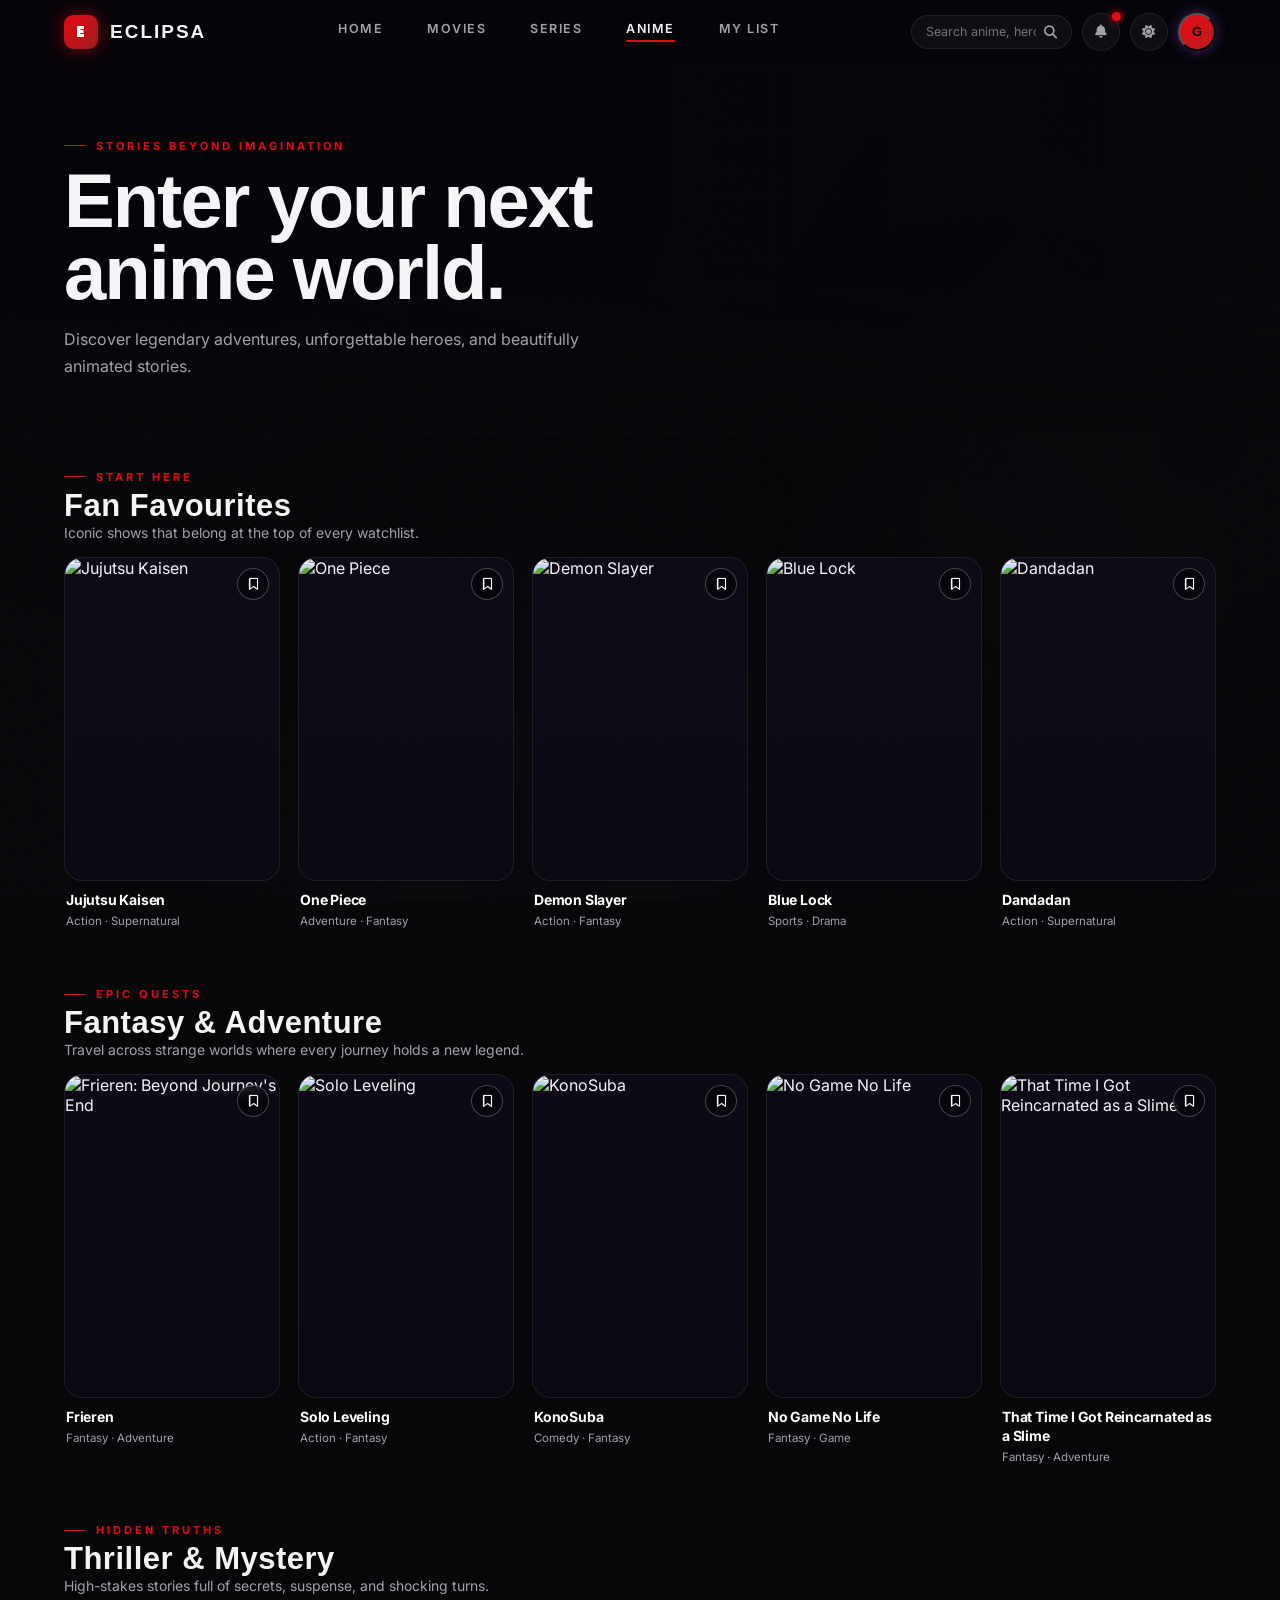
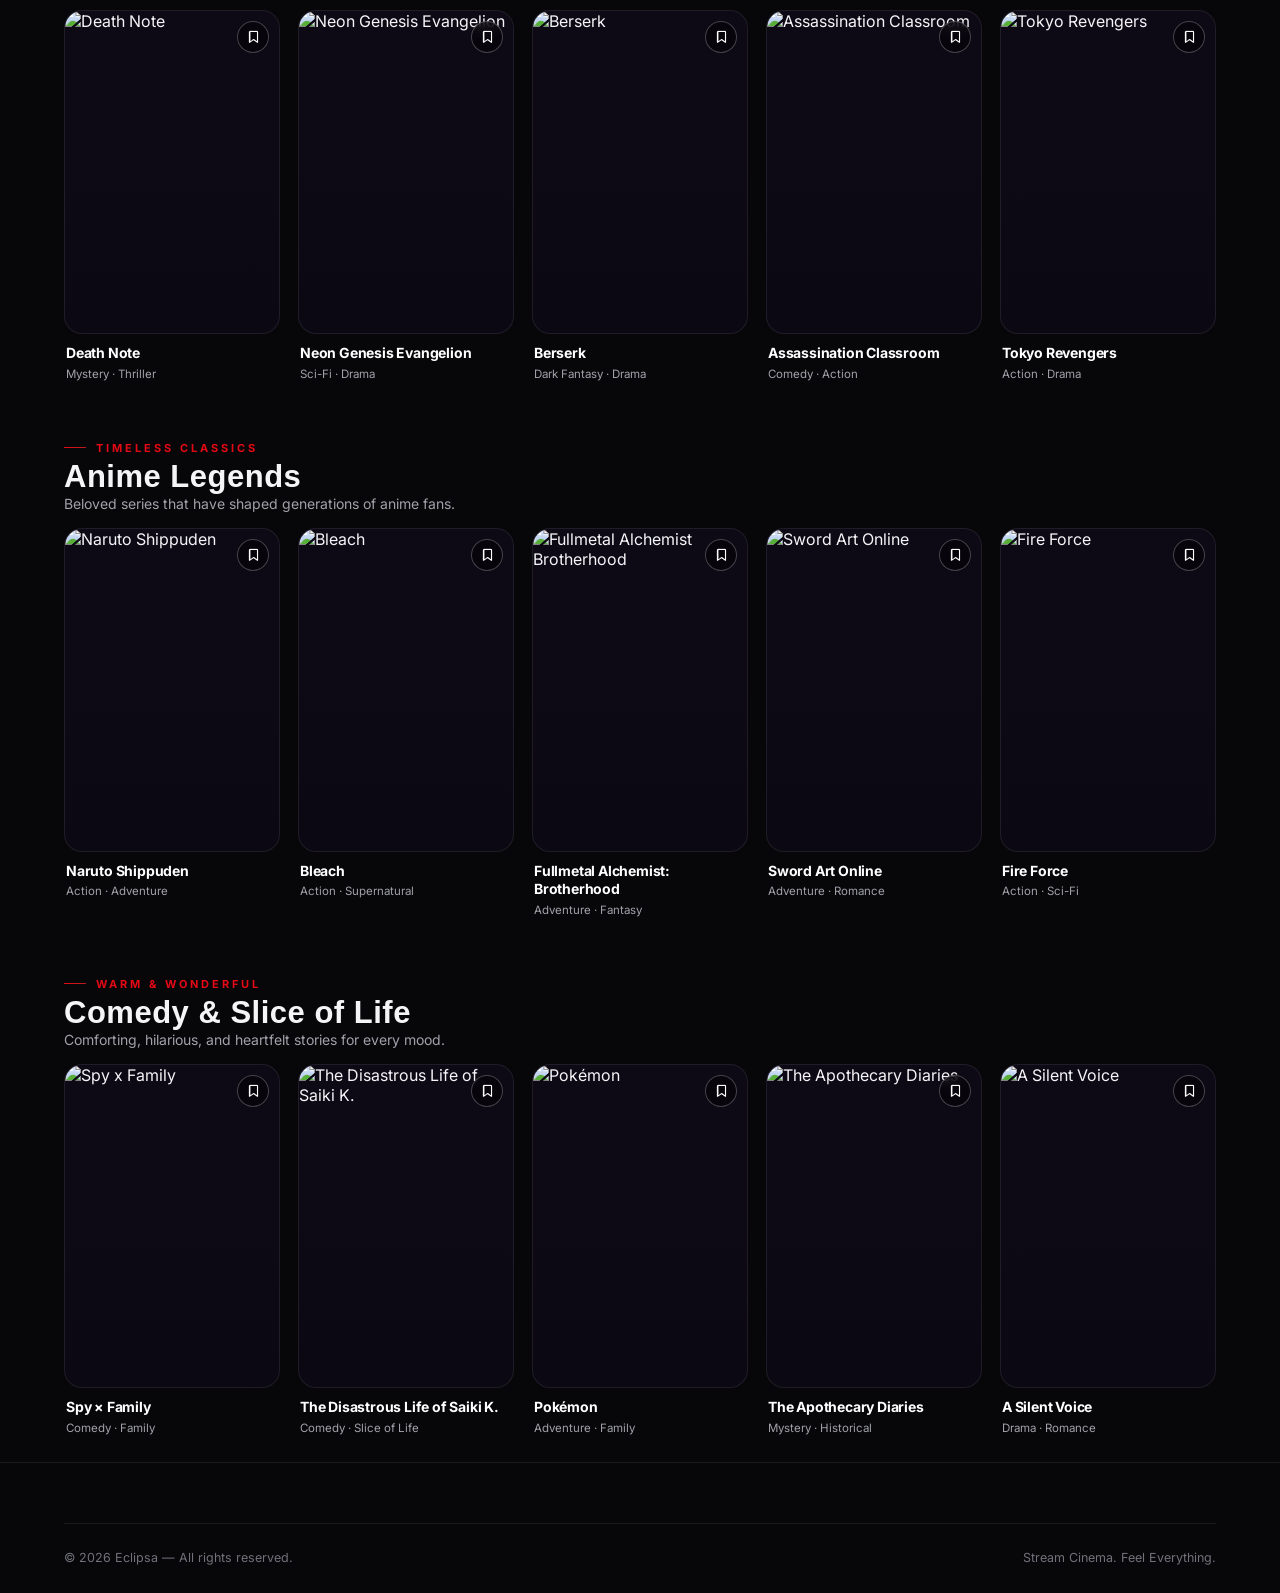
==== commit fa68a50b: "Add files via upload" ====
--- a/anime.html
+++ b/anime.html
@@ -6,14 +6,57 @@
   <title>Anime — Eclipsa Streaming</title>
   <link rel="stylesheet" href="style.css">
   <link rel="stylesheet" href="https://cdnjs.cloudflare.com/ajax/libs/font-awesome/6.5.1/css/all.min.css">
-  <script>try { const user = JSON.parse(localStorage.getItem('eclipsa_user') || 'null'); if (!user || !user.loggedIn) window.location.replace('signup.html'); } catch (error) { window.location.replace('signup.html'); }</script>
+  <script>
+    try {
+      let user = JSON.parse(localStorage.getItem('eclipsa_user') || 'null');
+      if (!user || !user.loggedIn) {
+        user = { name: 'Guest Explorer', email: 'guest@eclipsa.stream', initial: 'G', loggedIn: true, isGuest: true };
+        localStorage.setItem('eclipsa_user', JSON.stringify(user));
+      }
+    } catch (error) {}
+  </script>
 </head>
 <body class="movies-page anime-page">
   <div class="ambient" aria-hidden="true"><div class="blob b1"></div><div class="blob b2"></div><div class="blob b3"></div><div class="blob b4"></div><div class="grid-mesh"></div></div>
   <header class="navbar" id="navbar">
     <a href="index.html" class="brand"><span class="mark">E</span>ECLIPSA</a>
-    <nav class="nav-links"><a href="index.html">Home</a><a href="movies.html">Movies</a><a href="series.html">Series</a><a href="anime.html" class="active">Anime</a></nav>
-    <div class="nav-actions"><button class="icon-btn theme-toggle" type="button" aria-label="Switch theme"><i class="fas fa-sun"></i></button><div class="user-menu-wrap" id="userMenuWrap"><a href="signup.html" class="nav-signin-link" id="navSignInLink"><i class="fas fa-user-plus"></i> <span>Sign Up</span></a><button class="avatar-btn" id="navAvatarBtn" title="Account Menu" style="display:none;" aria-expanded="false">U</button><div class="user-dropdown" id="userDropdown"><div class="user-dropdown-head"><div class="user-dropdown-name" id="userNameDisplay">User</div><div class="user-dropdown-email" id="userEmailDisplay">user@example.com</div></div><a href="index.html#watchlist"><i class="fas fa-heart"></i> My Watchlist</a><a href="index.html#settings"><i class="fas fa-sliders"></i> Account Settings</a><button type="button" class="signout-btn" id="signOutBtn"><i class="fas fa-right-from-bracket"></i> Sign Out</button></div></div><button class="icon-btn nav-toggle" aria-label="Menu"><i class="fas fa-bars"></i></button></div>
+    <nav class="nav-links"><a href="index.html">Home</a><a href="movies.html">Movies</a><a href="series.html">Series</a><a href="anime.html" class="active">Anime</a><a href="mylist.html">My List <span class="nav-count-badge" id="navMyListBadge">0</span></a></nav>
+    <div class="nav-actions">
+      <div class="search-wrap" id="searchWrap">
+        <div class="search-pill">
+          <input type="text" id="searchInput" placeholder="Search anime, heroes..." autocomplete="off">
+          <button type="button" id="searchBtn" aria-label="Search"><i class="fas fa-search"></i></button>
+        </div>
+        <div class="search-results-dropdown" id="searchResultsDropdown" role="listbox"></div>
+      </div>
+      <div class="notification-wrap" id="notificationWrap">
+        <button class="icon-btn notif-btn" id="notifBtn" aria-label="Notifications" title="Notifications"><i class="fas fa-bell"></i><span class="ping" id="notifPing"></span></button>
+        <div class="notifications-dropdown" id="notificationsDropdown">
+          <div class="notif-header">
+            <h4>Notifications</h4>
+            <button type="button" class="notif-mark-read-btn" id="notifMarkReadBtn">Mark all as read</button>
+          </div>
+          <div class="notif-list" id="notifList">
+            <div class="notif-item">
+              <div class="notif-icon"><i class="fas fa-fire"></i></div>
+              <div class="notif-content">
+                <div class="notif-title">Jujutsu Kaisen Season 2 Dub is now streaming</div>
+                <div class="notif-time">2 hours ago</div>
+              </div>
+              <span class="notif-unread-dot"></span>
+            </div>
+            <div class="notif-item">
+              <div class="notif-icon"><i class="fas fa-sparkles"></i></div>
+              <div class="notif-content">
+                <div class="notif-title">Solo Leveling Episode 12 4K Remaster live</div>
+                <div class="notif-time">1 day ago</div>
+              </div>
+            </div>
+          </div>
+        </div>
+      </div>
+      <button class="icon-btn theme-toggle" type="button" aria-label="Switch theme"><i class="fas fa-sun"></i></button>
+      <div class="user-menu-wrap" id="userMenuWrap"><a href="signup.html" class="nav-signin-link" id="navSignInLink"><i class="fas fa-user-plus"></i> <span>Sign Up</span></a><button class="avatar-btn" id="navAvatarBtn" title="Account Menu" style="display:none;" aria-expanded="false">U</button><div class="user-dropdown" id="userDropdown"><div class="user-dropdown-head"><div class="user-dropdown-name" id="userNameDisplay">User</div><div class="user-dropdown-email" id="userEmailDisplay">user@example.com</div></div><a href="mylist.html"><i class="fas fa-heart"></i> My Watchlist</a><a href="./settings.html"><i class="fas fa-sliders"></i> Account Settings</a><a href="./feedback.html"><i class="fas fa-comment-dots"></i> Feedback</a><button type="button" class="signout-btn" id="signOutBtn"><i class="fas fa-right-from-bracket"></i> Sign Out</button></div></div><button class="icon-btn nav-toggle" aria-label="Menu"><i class="fas fa-bars"></i></button></div>
   </header>
 
   <section class="movies-hero anime-hero"><div class="movies-hero-content"><span class="eyebrow">Stories Beyond Imagination</span><h1>Enter your next <span class="grad">anime world.</span></h1><p>Discover legendary adventures, unforgettable heroes, and beautifully animated stories.</p></div></section>
@@ -60,6 +103,12 @@
     </div></section>
   </main>
   <footer class="site-footer"><div class="footer-bottom"><span>© 2026 Eclipsa — All rights reserved.</span><span>Stream Cinema. Feel Everything.</span></div></footer>
+  <script src="data.js"></script>
+  <script src="player.js"></script>
+  <script src="modal.js"></script>
   <script src="catalog.js"></script>
 </body>
 </html>
+
+
+
--- a/style.css
+++ b/style.css
@@ -1461,3 +1461,1351 @@
   .rail-controls, .scroll-cue { display: none !important; } 
   .watchlist-drawer { width: 100%; max-width: 100%; } 
 }
+
+
+/* =========================================================
+   CINEMA VIDEO PLAYER & DETAIL MODAL STYLES (PHASE 1)
+   ========================================================= */
+
+/* --- 1. FULLSCREEN CINEMA VIDEO PLAYER --- */
+.player-modal {
+  position: fixed;
+  inset: 0;
+  z-index: 99999;
+  background: #000;
+  display: flex;
+  align-items: center;
+  justify-content: center;
+  opacity: 0;
+  pointer-events: none;
+  transition: opacity .3s var(--ease-out);
+}
+.player-modal.is-open {
+  opacity: 1;
+  pointer-events: auto;
+}
+.player-container {
+  position: relative;
+  width: 100vw;
+  height: 100vh;
+  background: #000;
+  display: flex;
+  align-items: center;
+  justify-content: center;
+  overflow: hidden;
+  user-select: none;
+}
+video#eclipsaVideo {
+  width: 100%;
+  height: 100%;
+  object-fit: contain;
+  background: #000;
+  cursor: pointer;
+}
+
+/* Center Play Ripple Indicator */
+.player-center-play {
+  position: absolute;
+  width: 84px;
+  height: 84px;
+  border-radius: 50%;
+  background: rgba(229, 9, 20, 0.88);
+  color: #fff;
+  display: flex;
+  align-items: center;
+  justify-content: center;
+  font-size: 32px;
+  box-shadow: 0 0 35px rgba(229, 9, 20, 0.6);
+  pointer-events: auto;
+  cursor: pointer;
+  transition: transform .2s ease, opacity .2s ease;
+  z-index: 10;
+}
+.player-center-play i { margin-left: 5px; }
+.player-center-play:hover { transform: scale(1.1); }
+.player-center-play.is-hidden { opacity: 0; pointer-events: none; transform: scale(0.85); }
+
+/* Top Header Bar */
+.player-top-bar {
+  position: absolute;
+  top: 0;
+  left: 0;
+  right: 0;
+  padding: 24px 36px;
+  background: linear-gradient(to bottom, rgba(0,0,0,0.85) 0%, rgba(0,0,0,0.4) 60%, transparent 100%);
+  display: flex;
+  align-items: center;
+  gap: 20px;
+  z-index: 20;
+  transition: opacity .3s ease;
+}
+.player-top-bar.is-hidden { opacity: 0; pointer-events: none; }
+.player-close-btn {
+  width: 44px;
+  height: 44px;
+  border-radius: 50%;
+  background: rgba(255,255,255,0.12);
+  border: 1px solid rgba(255,255,255,0.18);
+  color: #fff;
+  display: flex;
+  align-items: center;
+  justify-content: center;
+  font-size: 18px;
+  cursor: pointer;
+  transition: all .2s ease;
+}
+.player-close-btn:hover {
+  background: var(--violet);
+  transform: scale(1.08);
+}
+.player-title-wrap { flex: 1; }
+.player-title {
+  font-size: 20px;
+  font-weight: 700;
+  color: #fff;
+  font-family: var(--font-display);
+  letter-spacing: .3px;
+}
+.player-subtitle {
+  font-size: 13px;
+  color: var(--ink-dim);
+  margin-top: 3px;
+}
+.badge-live-stream {
+  background: rgba(229, 9, 20, 0.25);
+  border: 1px solid rgba(229, 9, 20, 0.6);
+  color: #ff4d4d;
+  font-size: 11px;
+  font-weight: 700;
+  letter-spacing: 1px;
+  padding: 4px 10px;
+  border-radius: 20px;
+}
+
+/* Bottom Controls */
+.player-controls-wrap {
+  position: absolute;
+  bottom: 0;
+  left: 0;
+  right: 0;
+  padding: 16px 36px 28px;
+  background: linear-gradient(to top, rgba(0,0,0,0.92) 0%, rgba(0,0,0,0.65) 50%, transparent 100%);
+  z-index: 20;
+  transition: opacity .3s ease;
+}
+.player-controls-wrap.is-hidden { opacity: 0; pointer-events: none; }
+
+/* Timeline Scrubber */
+.player-timeline-wrapper {
+  position: relative;
+  padding: 10px 0;
+  cursor: pointer;
+}
+.timeline-hover-time {
+  position: absolute;
+  top: -22px;
+  transform: translateX(-50%);
+  background: rgba(17, 16, 23, 0.95);
+  border: 1px solid rgba(255,255,255,0.15);
+  color: #fff;
+  font-size: 11.5px;
+  font-weight: 600;
+  padding: 2px 7px;
+  border-radius: 4px;
+  opacity: 0;
+  pointer-events: none;
+  transition: opacity .15s ease;
+  white-space: nowrap;
+}
+.player-timeline {
+  position: relative;
+  height: 5px;
+  background: rgba(255,255,255,0.22);
+  border-radius: 4px;
+  transition: height .15s ease;
+}
+.player-timeline-wrapper:hover .player-timeline { height: 8px; }
+.timeline-buffer {
+  position: absolute;
+  top: 0;
+  left: 0;
+  height: 100%;
+  width: 0;
+  background: rgba(255,255,255,0.4);
+  border-radius: 4px;
+}
+.timeline-progress {
+  position: absolute;
+  top: 0;
+  left: 0;
+  height: 100%;
+  width: 0;
+  background: var(--violet);
+  border-radius: 4px;
+  box-shadow: 0 0 10px rgba(229, 9, 20, 0.6);
+}
+.timeline-thumb {
+  position: absolute;
+  right: -6px;
+  top: 50%;
+  transform: translateY(-50%) scale(0);
+  width: 14px;
+  height: 14px;
+  border-radius: 50%;
+  background: #fff;
+  box-shadow: 0 0 8px rgba(0,0,0,0.6);
+  transition: transform .15s ease;
+}
+.player-timeline-wrapper:hover .timeline-thumb { transform: translateY(-50%) scale(1); }
+
+/* Controls Buttons Row */
+.player-controls-row {
+  display: flex;
+  align-items: center;
+  justify-content: space-between;
+  margin-top: 10px;
+}
+.player-controls-left, .player-controls-right {
+  display: flex;
+  align-items: center;
+  gap: 16px;
+}
+.player-btn {
+  background: transparent;
+  border: none;
+  color: #fff;
+  font-size: 18px;
+  cursor: pointer;
+  padding: 8px;
+  border-radius: 50%;
+  display: inline-flex;
+  align-items: center;
+  justify-content: center;
+  position: relative;
+  transition: color .2s ease, transform .2s ease;
+}
+.player-btn:hover {
+  color: var(--violet);
+  transform: scale(1.12);
+}
+.player-btn.is-active { color: var(--violet); }
+.skip-pill {
+  position: absolute;
+  font-size: 9px;
+  font-weight: 700;
+  font-family: var(--font-display);
+}
+
+/* Volume Wrap */
+.player-volume-wrap {
+  display: flex;
+  align-items: center;
+  gap: 6px;
+}
+.volume-slider-bar {
+  width: 0;
+  overflow: hidden;
+  transition: width .25s ease;
+  display: flex;
+  align-items: center;
+}
+.player-volume-wrap:hover .volume-slider-bar { width: 75px; }
+.volume-slider-bar input[type="range"] {
+  width: 75px;
+  accent-color: var(--violet);
+  cursor: pointer;
+  height: 4px;
+}
+
+/* Time display */
+.player-time-display {
+  font-size: 13px;
+  font-weight: 500;
+  color: var(--ink-dim);
+  letter-spacing: .5px;
+  display: flex;
+  gap: 6px;
+}
+.player-time-display .sep { opacity: .5; }
+
+/* Speed Dropdown Menu */
+.player-speed-wrap { position: relative; }
+.player-speed-wrap .player-btn {
+  font-size: 13px;
+  font-weight: 700;
+  font-family: var(--font-display);
+  padding: 4px 8px;
+  border: 1px solid rgba(255,255,255,0.2);
+  border-radius: 6px;
+}
+.player-speed-dropdown {
+  position: absolute;
+  bottom: 46px;
+  right: 0;
+  background: rgba(17, 16, 23, 0.95);
+  backdrop-filter: blur(12px);
+  border: 1px solid rgba(255,255,255,0.15);
+  border-radius: 8px;
+  padding: 6px;
+  display: none;
+  flex-direction: column;
+  gap: 4px;
+  min-width: 130px;
+  box-shadow: 0 12px 30px rgba(0,0,0,0.7);
+  z-index: 30;
+}
+.player-speed-dropdown.is-open { display: flex; }
+.speed-option {
+  background: transparent;
+  border: none;
+  color: #fff;
+  font-size: 12.5px;
+  text-align: left;
+  padding: 6px 12px;
+  border-radius: 4px;
+  cursor: pointer;
+  transition: background .15s ease;
+}
+.speed-option:hover { background: rgba(255,255,255,0.1); }
+.speed-option.is-active { background: var(--violet); color: #fff; font-weight: 600; }
+
+/* --- 2. MOVIE & SERIES DETAIL QUICK-VIEW MODAL --- */
+.detail-modal-overlay {
+  position: fixed;
+  inset: 0;
+  z-index: 99990;
+  background: rgba(4, 4, 8, 0.85);
+  backdrop-filter: blur(14px);
+  display: flex;
+  align-items: center;
+  justify-content: center;
+  padding: 30px 20px;
+  opacity: 0;
+  pointer-events: none;
+  transition: opacity .28s var(--ease-out);
+}
+.detail-modal-overlay.is-open {
+  opacity: 1;
+  pointer-events: auto;
+}
+.detail-modal-container {
+  position: relative;
+  width: 100%;
+  max-width: 960px;
+  max-height: 88vh;
+  background: #111017;
+  border: 1px solid rgba(255,255,255,0.1);
+  border-radius: var(--radius-lg);
+  overflow-y: auto;
+  overflow-x: hidden;
+  box-shadow: 0 30px 80px rgba(0,0,0,0.85);
+  transform: scale(0.96) translateY(12px);
+  transition: transform .3s var(--ease-out);
+}
+.detail-modal-overlay.is-open .detail-modal-container {
+  transform: scale(1) translateY(0);
+}
+
+/* Custom Scrollbar for Modal */
+.detail-modal-container::-webkit-scrollbar { width: 8px; }
+.detail-modal-container::-webkit-scrollbar-track { background: rgba(0,0,0,0.2); }
+.detail-modal-container::-webkit-scrollbar-thumb { background: rgba(255,255,255,0.15); border-radius: 4px; }
+.detail-modal-container::-webkit-scrollbar-thumb:hover { background: var(--violet); }
+
+.detail-modal-close {
+  position: absolute;
+  top: 18px;
+  right: 18px;
+  width: 40px;
+  height: 40px;
+  border-radius: 50%;
+  background: rgba(17, 16, 23, 0.85);
+  border: 1px solid rgba(255,255,255,0.18);
+  color: #fff;
+  display: flex;
+  align-items: center;
+  justify-content: center;
+  font-size: 16px;
+  cursor: pointer;
+  z-index: 25;
+  transition: all .2s ease;
+}
+.detail-modal-close:hover {
+  background: var(--violet);
+  transform: scale(1.08);
+}
+
+/* Modal Hero Banner */
+.detail-hero-banner {
+  position: relative;
+  min-height: 400px;
+  display: flex;
+  align-items: flex-end;
+  padding: 40px 48px;
+  overflow: hidden;
+}
+.detail-banner-backdrop {
+  position: absolute;
+  inset: 0;
+  background-size: cover;
+  background-position: center 25%;
+  transition: transform 6s ease-out;
+}
+.detail-hero-banner:hover .detail-banner-backdrop { transform: scale(1.03); }
+.detail-banner-vignette {
+  position: absolute;
+  inset: 0;
+  background: 
+    linear-gradient(to top, #111017 5%, rgba(17, 16, 23, 0.75) 45%, rgba(17, 16, 23, 0.3) 100%),
+    linear-gradient(to right, rgba(17, 16, 23, 0.95) 10%, transparent 60%);
+}
+.detail-banner-content {
+  position: relative;
+  z-index: 10;
+  max-width: 640px;
+}
+.detail-kicker {
+  display: inline-block;
+  font-size: 12px;
+  font-weight: 700;
+  letter-spacing: 1.5px;
+  text-transform: uppercase;
+  color: var(--violet);
+  margin-bottom: 8px;
+}
+.detail-title {
+  font-size: clamp(32px, 5vw, 48px);
+  font-weight: 800;
+  font-family: var(--font-display);
+  line-height: 1.1;
+  color: #fff;
+  margin-bottom: 14px;
+}
+
+/* Badges Row */
+.detail-badge-row {
+  display: flex;
+  align-items: center;
+  flex-wrap: wrap;
+  gap: 12px;
+  margin-bottom: 22px;
+}
+.badge-match {
+  color: #46d369;
+  font-weight: 700;
+  font-size: 13.5px;
+}
+.badge-rating {
+  font-size: 13px;
+  font-weight: 600;
+  color: #facc15;
+  display: inline-flex;
+  align-items: center;
+  gap: 4px;
+}
+.badge-year, .badge-duration {
+  font-size: 13px;
+  color: var(--ink-dim);
+}
+.badge-age {
+  border: 1px solid rgba(255,255,255,0.3);
+  font-size: 11px;
+  font-weight: 600;
+  padding: 1px 6px;
+  border-radius: 3px;
+  color: #fff;
+}
+.badge-spec {
+  font-size: 11px;
+  background: rgba(255,255,255,0.08);
+  border: 1px solid rgba(255,255,255,0.12);
+  padding: 2px 7px;
+  border-radius: 4px;
+  color: #e2e8f0;
+}
+
+/* Action CTA Buttons */
+.detail-actions-row {
+  display: flex;
+  align-items: center;
+  gap: 14px;
+  flex-wrap: wrap;
+}
+.detail-play-btn {
+  background: var(--violet);
+  color: #fff;
+  padding: 12px 28px;
+  font-size: 15px;
+  font-weight: 700;
+  border-radius: var(--radius-sm);
+  display: inline-flex;
+  align-items: center;
+  gap: 10px;
+  box-shadow: 0 4px 20px rgba(229, 9, 20, 0.45);
+  cursor: pointer;
+  border: none;
+  transition: all .2s ease;
+}
+.detail-play-btn:hover {
+  background: #b91c1c;
+  transform: translateY(-2px);
+  box-shadow: 0 8px 25px rgba(229, 9, 20, 0.6);
+}
+.detail-trailer-btn {
+  background: rgba(255,255,255,0.12);
+  border: 1px solid rgba(255,255,255,0.22);
+  color: #fff;
+  padding: 12px 24px;
+  font-size: 15px;
+  font-weight: 600;
+  border-radius: var(--radius-sm);
+  display: inline-flex;
+  align-items: center;
+  gap: 8px;
+  cursor: pointer;
+  transition: all .2s ease;
+}
+.detail-trailer-btn:hover {
+  background: rgba(255,255,255,0.2);
+  transform: translateY(-2px);
+}
+.btn-circle-icon {
+  width: 44px;
+  height: 44px;
+  border-radius: 50%;
+  background: rgba(255,255,255,0.1);
+  border: 1px solid rgba(255,255,255,0.2);
+  color: #fff;
+  font-size: 16px;
+  display: inline-flex;
+  align-items: center;
+  justify-content: center;
+  cursor: pointer;
+  transition: all .2s ease;
+}
+.btn-circle-icon:hover {
+  background: rgba(255,255,255,0.2);
+  transform: scale(1.08);
+}
+.btn-circle-icon.is-bookmarked {
+  background: var(--violet);
+  border-color: var(--violet);
+}
+
+/* Modal Body Grid */
+.detail-body-content {
+  padding: 36px 48px 48px;
+}
+.detail-body-grid {
+  display: grid;
+  grid-template-columns: 1fr 300px;
+  gap: 48px;
+}
+.detail-synopsis {
+  font-size: 15.5px;
+  line-height: 1.65;
+  color: #e2e8f0;
+  margin-bottom: 32px;
+}
+
+/* Sidebar Metadata */
+.detail-sidebar-col {
+  display: flex;
+  flex-direction: column;
+  gap: 18px;
+}
+.detail-meta-group {
+  font-size: 13.5px;
+  line-height: 1.5;
+}
+.meta-label {
+  color: var(--ink-faint);
+  display: block;
+  font-weight: 600;
+  margin-bottom: 4px;
+  text-transform: uppercase;
+  font-size: 11px;
+  letter-spacing: 1px;
+}
+.meta-names, .meta-text {
+  color: #f1f5f9;
+}
+.meta-pills {
+  display: flex;
+  flex-wrap: wrap;
+  gap: 6px;
+}
+.meta-pill {
+  background: rgba(255,255,255,0.06);
+  border: 1px solid rgba(255,255,255,0.12);
+  padding: 3px 10px;
+  border-radius: 12px;
+  font-size: 12px;
+  color: #e2e8f0;
+}
+.maturity-badge-wrap {
+  display: flex;
+  align-items: flex-start;
+  gap: 10px;
+  margin-top: 4px;
+}
+.maturity-badge {
+  background: rgba(255,255,255,0.12);
+  border: 1px solid rgba(255,255,255,0.25);
+  font-size: 12px;
+  font-weight: 700;
+  padding: 2px 7px;
+  border-radius: 4px;
+}
+.maturity-desc {
+  font-size: 12px;
+  color: var(--ink-dim);
+}
+
+/* Interactive Episodes Section */
+.detail-episodes-section {
+  margin-top: 36px;
+  padding-top: 30px;
+  border-top: 1px solid var(--line);
+}
+.episodes-header {
+  display: flex;
+  align-items: center;
+  justify-content: space-between;
+  margin-bottom: 20px;
+}
+.episodes-header h3 {
+  font-size: 20px;
+  font-weight: 700;
+  color: #fff;
+  font-family: var(--font-display);
+}
+.season-select {
+  background: rgba(255,255,255,0.08);
+  border: 1px solid rgba(255,255,255,0.15);
+  color: #fff;
+  padding: 6px 14px;
+  border-radius: 6px;
+  font-size: 13px;
+  cursor: pointer;
+  outline: none;
+}
+.season-select option { background: #111017; color: #fff; }
+
+.episodes-list {
+  display: flex;
+  flex-direction: column;
+  gap: 14px;
+}
+.episode-card {
+  display: flex;
+  align-items: center;
+  gap: 18px;
+  padding: 14px 18px;
+  border-radius: var(--radius-sm);
+  background: rgba(255,255,255,0.03);
+  border: 1px solid rgba(255,255,255,0.06);
+  cursor: pointer;
+  transition: all .2s ease;
+}
+.episode-card:hover {
+  background: rgba(255,255,255,0.07);
+  border-color: rgba(229, 9, 20, 0.5);
+  transform: translateX(4px);
+}
+.ep-num {
+  font-size: 20px;
+  font-weight: 700;
+  color: var(--ink-faint);
+  width: 24px;
+  text-align: center;
+  font-family: var(--font-display);
+}
+.ep-thumb-wrap {
+  position: relative;
+  width: 130px;
+  height: 75px;
+  border-radius: 6px;
+  overflow: hidden;
+  flex-shrink: 0;
+  background: #000;
+}
+.ep-thumb-wrap img {
+  width: 100%;
+  height: 100%;
+  object-fit: cover;
+  transition: transform .3s ease;
+}
+.episode-card:hover .ep-thumb-wrap img { transform: scale(1.08); }
+.ep-play-overlay {
+  position: absolute;
+  inset: 0;
+  background: rgba(0,0,0,0.45);
+  display: flex;
+  align-items: center;
+  justify-content: center;
+  color: #fff;
+  font-size: 16px;
+  opacity: 0;
+  transition: opacity .2s ease;
+}
+.episode-card:hover .ep-play-overlay { opacity: 1; }
+.ep-info { flex: 1; }
+.ep-head {
+  display: flex;
+  align-items: center;
+  justify-content: space-between;
+  margin-bottom: 5px;
+}
+.ep-title {
+  font-size: 15px;
+  font-weight: 600;
+  color: #fff;
+}
+.ep-duration {
+  font-size: 12.5px;
+  color: var(--ink-dim);
+}
+.ep-desc {
+  font-size: 13px;
+  color: var(--ink-dim);
+  line-height: 1.45;
+  display: -webkit-box;
+  -webkit-line-clamp: 2;
+  -webkit-box-orient: vertical;
+  overflow: hidden;
+}
+
+/* Recommendations ("More Like This") */
+.detail-recommendations-section {
+  margin-top: 36px;
+  padding-top: 30px;
+  border-top: 1px solid var(--line);
+}
+.detail-recommendations-section h3 {
+  font-size: 20px;
+  font-weight: 700;
+  color: #fff;
+  font-family: var(--font-display);
+  margin-bottom: 18px;
+}
+.recommendations-grid {
+  display: grid;
+  grid-template-columns: repeat(4, 1fr);
+  gap: 16px;
+}
+.rec-card {
+  border-radius: var(--radius-sm);
+  overflow: hidden;
+  background: rgba(255,255,255,0.03);
+  border: 1px solid rgba(255,255,255,0.06);
+  cursor: pointer;
+  transition: all .25s ease;
+}
+.rec-card:hover {
+  transform: translateY(-5px);
+  border-color: rgba(229, 9, 20, 0.4);
+  box-shadow: 0 10px 25px rgba(0,0,0,0.5);
+}
+.rec-media {
+  position: relative;
+  aspect-ratio: 16/10;
+  background: #000;
+  overflow: hidden;
+}
+.rec-media img {
+  width: 100%;
+  height: 100%;
+  object-fit: cover;
+}
+.rec-play-overlay {
+  position: absolute;
+  inset: 0;
+  background: rgba(0,0,0,0.45);
+  display: flex;
+  align-items: center;
+  justify-content: center;
+  color: #fff;
+  opacity: 0;
+  transition: opacity .2s ease;
+}
+.rec-card:hover .rec-play-overlay { opacity: 1; }
+.rec-rating {
+  position: absolute;
+  top: 8px;
+  right: 8px;
+  background: rgba(0,0,0,0.7);
+  color: #facc15;
+  font-size: 11px;
+  font-weight: 700;
+  padding: 2px 6px;
+  border-radius: 4px;
+}
+.rec-info {
+  padding: 10px 12px;
+}
+.rec-info h6 {
+  font-size: 13.5px;
+  font-weight: 600;
+  color: #fff;
+  white-space: nowrap;
+  overflow: hidden;
+  text-overflow: ellipsis;
+}
+.rec-tags {
+  font-size: 11.5px;
+  color: var(--ink-dim);
+  margin-top: 3px;
+}
+
+/* Responsive Modal Adjustments */
+@media (max-width: 860px) {
+  .detail-body-grid { grid-template-columns: 1fr; gap: 28px; }
+  .detail-hero-banner { min-height: 320px; padding: 28px 24px; }
+  .detail-body-content { padding: 24px; }
+  .recommendations-grid { grid-template-columns: repeat(2, 1fr); }
+  .player-top-bar { padding: 16px 20px; }
+  .player-controls-wrap { padding: 12px 20px 20px; }
+}
+
+@media (max-width: 580px) {
+  .detail-modal-overlay { padding: 0; }
+  .detail-modal-container { max-height: 100vh; border-radius: 0; border: none; }
+  .detail-title { font-size: 26px; }
+  .detail-actions-row .detail-play-btn, .detail-actions-row .detail-trailer-btn { flex: 1; justify-content: center; }
+  .ep-thumb-wrap { width: 90px; height: 56px; }
+  .recommendations-grid { grid-template-columns: 1fr; }
+}
+
+
+/* =========================================================
+   PHASE 2 & MY LIST PAGE STYLES
+   ========================================================= */
+
+/* 1. Navbar Count Badge */
+.nav-count-badge {
+  background: var(--violet);
+  color: #fff;
+  font-size: 10px;
+  font-weight: 800;
+  padding: 1px 6px;
+  border-radius: 10px;
+  margin-left: 6px;
+  display: inline-flex;
+  align-items: center;
+  justify-content: center;
+  box-shadow: 0 0 8px rgba(229, 9, 20, 0.6);
+  vertical-align: middle;
+}
+.nav-count-badge.is-empty {
+  display: none;
+}
+
+/* 2. Interactive Notifications Center */
+.notification-wrap {
+  position: relative;
+}
+.notifications-dropdown {
+  position: absolute;
+  top: calc(100% + 12px);
+  right: 0;
+  width: 340px;
+  background: rgba(17, 16, 23, 0.98);
+  backdrop-filter: blur(16px);
+  border: 1px solid rgba(255, 255, 255, 0.12);
+  border-radius: var(--radius-md);
+  box-shadow: 0 20px 50px rgba(0, 0, 0, 0.85);
+  display: none;
+  flex-direction: column;
+  z-index: 1000;
+  overflow: hidden;
+  animation: fadeInDown 0.25s var(--ease-out);
+}
+.notifications-dropdown.is-open {
+  display: flex;
+}
+@keyframes fadeInDown {
+  from { opacity: 0; transform: translateY(-8px); }
+  to { opacity: 1; transform: translateY(0); }
+}
+.notif-header {
+  display: flex;
+  align-items: center;
+  justify-content: space-between;
+  padding: 14px 18px;
+  border-bottom: 1px solid var(--line);
+  background: rgba(255, 255, 255, 0.02);
+}
+.notif-header h4 {
+  font-size: 14px;
+  font-weight: 700;
+  color: #fff;
+  font-family: var(--font-display);
+}
+.notif-mark-read-btn {
+  background: transparent;
+  border: none;
+  color: var(--violet);
+  font-size: 11.5px;
+  font-weight: 600;
+  cursor: pointer;
+}
+.notif-mark-read-btn:hover {
+  text-decoration: underline;
+}
+.notif-list {
+  max-height: 320px;
+  overflow-y: auto;
+  display: flex;
+  flex-direction: column;
+}
+.notif-item {
+  display: flex;
+  gap: 12px;
+  padding: 12px 18px;
+  border-bottom: 1px solid rgba(255, 255, 255, 0.04);
+  cursor: pointer;
+  transition: background 0.15s ease;
+  position: relative;
+}
+.notif-item:hover {
+  background: rgba(255, 255, 255, 0.05);
+}
+.notif-icon {
+  width: 34px;
+  height: 34px;
+  border-radius: 50%;
+  background: rgba(229, 9, 20, 0.15);
+  color: var(--violet);
+  display: flex;
+  align-items: center;
+  justify-content: center;
+  font-size: 14px;
+  flex-shrink: 0;
+}
+.notif-content {
+  flex: 1;
+}
+.notif-title {
+  font-size: 13px;
+  font-weight: 600;
+  color: #fff;
+  line-height: 1.35;
+}
+.notif-time {
+  font-size: 11px;
+  color: var(--ink-faint);
+  margin-top: 3px;
+}
+.notif-unread-dot {
+  width: 7px;
+  height: 7px;
+  border-radius: 50%;
+  background: var(--violet);
+  align-self: center;
+  flex-shrink: 0;
+  box-shadow: 0 0 6px var(--violet);
+}
+
+/* 3. Continue Watching Section on Homepage */
+.continue-watching-section {
+  position: relative;
+  margin-top: 10px;
+  margin-bottom: 20px;
+}
+.continue-grid {
+  display: flex;
+  gap: 16px;
+  overflow-x: auto;
+  padding: 8px 4px 16px;
+  scrollbar-width: thin;
+}
+.continue-grid::-webkit-scrollbar {
+  height: 6px;
+}
+.continue-grid::-webkit-scrollbar-thumb {
+  background: rgba(255, 255, 255, 0.15);
+  border-radius: 3px;
+}
+.continue-card {
+  width: 280px;
+  flex-shrink: 0;
+  background: var(--bg-elev);
+  border: 1px solid rgba(255, 255, 255, 0.08);
+  border-radius: var(--radius-sm);
+  overflow: hidden;
+  cursor: pointer;
+  position: relative;
+  transition: all 0.25s var(--ease-out);
+}
+.continue-card:hover {
+  transform: translateY(-4px);
+  border-color: rgba(229, 9, 20, 0.5);
+  box-shadow: 0 12px 30px rgba(0, 0, 0, 0.6);
+}
+.continue-thumb-wrap {
+  position: relative;
+  aspect-ratio: 16/9;
+  background: #000;
+  overflow: hidden;
+}
+.continue-thumb-wrap img {
+  width: 100%;
+  height: 100%;
+  object-fit: cover;
+  transition: transform 0.3s ease;
+}
+.continue-card:hover .continue-thumb-wrap img {
+  transform: scale(1.05);
+}
+.continue-play-overlay {
+  position: absolute;
+  inset: 0;
+  background: rgba(0, 0, 0, 0.4);
+  display: flex;
+  align-items: center;
+  justify-content: center;
+  color: #fff;
+  font-size: 24px;
+  opacity: 0;
+  transition: opacity 0.2s ease;
+}
+.continue-card:hover .continue-play-overlay {
+  opacity: 1;
+}
+.continue-remove-btn {
+  position: absolute;
+  top: 8px;
+  right: 8px;
+  width: 26px;
+  height: 26px;
+  border-radius: 50%;
+  background: rgba(0, 0, 0, 0.7);
+  border: none;
+  color: #fff;
+  display: flex;
+  align-items: center;
+  justify-content: center;
+  font-size: 11px;
+  cursor: pointer;
+  opacity: 0;
+  transition: opacity 0.2s ease, background 0.2s ease;
+}
+.continue-card:hover .continue-remove-btn {
+  opacity: 1;
+}
+.continue-remove-btn:hover {
+  background: var(--violet);
+}
+.continue-progress-wrap {
+  position: absolute;
+  bottom: 0;
+  left: 0;
+  right: 0;
+  height: 4px;
+  background: rgba(255, 255, 255, 0.2);
+}
+.continue-progress-fill {
+  height: 100%;
+  background: var(--violet);
+  box-shadow: 0 0 8px rgba(229, 9, 20, 0.8);
+}
+.continue-info {
+  padding: 12px 14px;
+}
+.continue-title {
+  font-size: 14px;
+  font-weight: 700;
+  color: #fff;
+  white-space: nowrap;
+  overflow: hidden;
+  text-overflow: ellipsis;
+}
+.continue-meta {
+  font-size: 12px;
+  color: var(--ink-dim);
+  margin-top: 4px;
+  display: flex;
+  justify-content: space-between;
+}
+
+/* 4. Dedicated My List Page Styling */
+.mylist-page-hero {
+  position: relative;
+  padding: 120px 4% 30px;
+  max-width: var(--maxw);
+  margin: 0 auto;
+}
+.mylist-hero-content {
+  max-width: 720px;
+}
+.mylist-hero-content .eyebrow {
+  color: var(--violet);
+  font-size: 12px;
+  font-weight: 700;
+  letter-spacing: 2px;
+  text-transform: uppercase;
+}
+.mylist-hero-content h1 {
+  font-size: clamp(34px, 5vw, 52px);
+  font-weight: 800;
+  font-family: var(--font-display);
+  line-height: 1.1;
+  color: #fff;
+  margin: 10px 0 14px;
+}
+.mylist-hero-content p {
+  font-size: 15px;
+  color: var(--ink-dim);
+  line-height: 1.6;
+}
+
+/* Controls bar in My List & Catalog Pages */
+.catalog-toolbar {
+  max-width: var(--maxw);
+  margin: 0 auto 32px;
+  padding: 0 4%;
+  display: flex;
+  align-items: center;
+  justify-content: space-between;
+  flex-wrap: wrap;
+  gap: 16px;
+}
+.catalog-filter-tabs {
+  display: flex;
+  align-items: center;
+  gap: 10px;
+  flex-wrap: wrap;
+}
+.catalog-tab-btn {
+  background: rgba(255, 255, 255, 0.05);
+  border: 1px solid rgba(255, 255, 255, 0.1);
+  color: var(--ink-dim);
+  padding: 8px 18px;
+  border-radius: 20px;
+  font-size: 13.5px;
+  font-weight: 600;
+  cursor: pointer;
+  transition: all 0.2s ease;
+}
+.catalog-tab-btn:hover {
+  background: rgba(255, 255, 255, 0.1);
+  color: #fff;
+}
+.catalog-tab-btn.is-active {
+  background: var(--violet);
+  border-color: var(--violet);
+  color: #fff;
+  box-shadow: 0 0 15px rgba(229, 9, 20, 0.5);
+}
+.catalog-sort-wrap {
+  display: flex;
+  align-items: center;
+  gap: 12px;
+}
+.catalog-sort-select {
+  background: rgba(17, 16, 23, 0.95);
+  border: 1px solid rgba(255, 255, 255, 0.15);
+  color: #fff;
+  padding: 8px 16px;
+  border-radius: 8px;
+  font-size: 13px;
+  font-weight: 500;
+  outline: none;
+  cursor: pointer;
+}
+.catalog-clear-btn {
+  background: transparent;
+  border: 1px solid rgba(255, 255, 255, 0.15);
+  color: var(--ink-dim);
+  padding: 8px 14px;
+  border-radius: 8px;
+  font-size: 12.5px;
+  cursor: pointer;
+  transition: all 0.2s ease;
+}
+.catalog-clear-btn:hover {
+  border-color: var(--violet);
+  color: var(--violet);
+}
+
+/* My List Main Grid */
+.mylist-grid-section {
+  max-width: var(--maxw);
+  margin: 0 auto;
+  padding: 0 4% 80px;
+}
+.mylist-grid {
+  display: grid;
+  grid-template-columns: repeat(auto-fill, minmax(210px, 1fr));
+  gap: 22px;
+}
+.mylist-card {
+  background: var(--bg-elev);
+  border: 1px solid rgba(255, 255, 255, 0.08);
+  border-radius: var(--radius-sm);
+  overflow: hidden;
+  cursor: pointer;
+  position: relative;
+  transition: all 0.25s var(--ease-out);
+}
+.mylist-card:hover {
+  transform: translateY(-6px);
+  border-color: rgba(229, 9, 20, 0.5);
+  box-shadow: 0 14px 35px rgba(0, 0, 0, 0.6);
+}
+.mylist-card-media {
+  position: relative;
+  aspect-ratio: 2/3;
+  background: #000;
+  overflow: hidden;
+}
+.mylist-card-media img {
+  width: 100%;
+  height: 100%;
+  object-fit: cover;
+  object-position: center;
+  transition: transform 0.35s ease;
+}
+.mylist-card:hover .mylist-card-media img {
+  transform: scale(1.04);
+}
+.mylist-card-badge {
+  position: absolute;
+  top: 10px;
+  left: 10px;
+  background: rgba(0, 0, 0, 0.75);
+  border: 1px solid rgba(255, 255, 255, 0.2);
+  color: #fff;
+  font-size: 10.5px;
+  font-weight: 700;
+  letter-spacing: 0.5px;
+  padding: 2px 7px;
+  border-radius: 4px;
+}
+.mylist-card-delete-btn {
+  position: absolute;
+  top: 10px;
+  right: 10px;
+  width: 32px;
+  height: 32px;
+  border-radius: 50%;
+  background: rgba(0, 0, 0, 0.75);
+  border: 1px solid rgba(255, 255, 255, 0.2);
+  color: #fff;
+  display: flex;
+  align-items: center;
+  justify-content: center;
+  font-size: 13px;
+  cursor: pointer;
+  transition: all 0.2s ease;
+  z-index: 5;
+}
+.mylist-card-delete-btn:hover {
+  background: var(--violet);
+  transform: scale(1.1);
+}
+.mylist-card-play-overlay {
+  position: absolute;
+  inset: 0;
+  background: rgba(0, 0, 0, 0.4);
+  display: flex;
+  align-items: center;
+  justify-content: center;
+  color: #fff;
+  font-size: 28px;
+  opacity: 0;
+  transition: opacity 0.2s ease;
+}
+.mylist-card:hover .mylist-card-play-overlay {
+  opacity: 1;
+}
+.mylist-card-info {
+  padding: 14px 16px;
+}
+.mylist-card-title {
+  font-size: 15px;
+  font-weight: 700;
+  color: #fff;
+  display: -webkit-box;
+  -webkit-box-orient: vertical;
+  -webkit-line-clamp: 2;
+  white-space: normal;
+  overflow: hidden;
+  text-overflow: ellipsis;
+  min-height: 36px;
+}
+.mylist-card-tags {
+  font-size: 12.5px;
+  color: var(--ink-dim);
+  margin-top: 4px;
+  display: flex;
+  flex-wrap: wrap;
+  align-items: center;
+  gap: 6px;
+  row-gap: 4px;
+}
+.mylist-card-tags .star-rating,
+.mylist-card-tags .mylist-card-separator,
+.mylist-card-tags > span:not(.mylist-card-genres) { white-space: nowrap; flex: 0 0 auto; }
+.mylist-card-tags .mylist-card-genres { min-width: 0; flex: 1 1 80px; }
+
+/* Empty State */
+.mylist-empty-state {
+  text-align: center;
+  padding: 80px 20px;
+  background: rgba(255, 255, 255, 0.02);
+  border: 1px dashed rgba(255, 255, 255, 0.12);
+  border-radius: var(--radius-md);
+  margin: 20px 0;
+}
+.mylist-empty-icon {
+  width: 80px;
+  height: 80px;
+  border-radius: 50%;
+  background: rgba(229, 9, 20, 0.1);
+  color: var(--violet);
+  font-size: 32px;
+  display: inline-flex;
+  align-items: center;
+  justify-content: center;
+  margin-bottom: 20px;
+  box-shadow: 0 0 30px rgba(229, 9, 20, 0.25);
+}
+.mylist-empty-state h3 {
+  font-size: 24px;
+  font-weight: 800;
+  color: #fff;
+  font-family: var(--font-display);
+  margin-bottom: 8px;
+}
+.mylist-empty-state p {
+  font-size: 14.5px;
+  color: var(--ink-dim);
+  max-width: 440px;
+  margin: 0 auto 24px;
+  line-height: 1.55;
+}
+.mylist-empty-actions {
+  display: flex;
+  align-items: center;
+  justify-content: center;
+  gap: 14px;
+  flex-wrap: wrap;
+}
+
+/* Responsive adjustment for My List */
+@media (max-width: 768px) {
+  .mylist-grid {
+    grid-template-columns: repeat(2, 1fr);
+    gap: 12px;
+  }
+  .catalog-toolbar {
+    flex-direction: column;
+    align-items: stretch;
+  }
+  .catalog-filter-tabs {
+    overflow-x: auto;
+    padding-bottom: 8px;
+  }
+}
